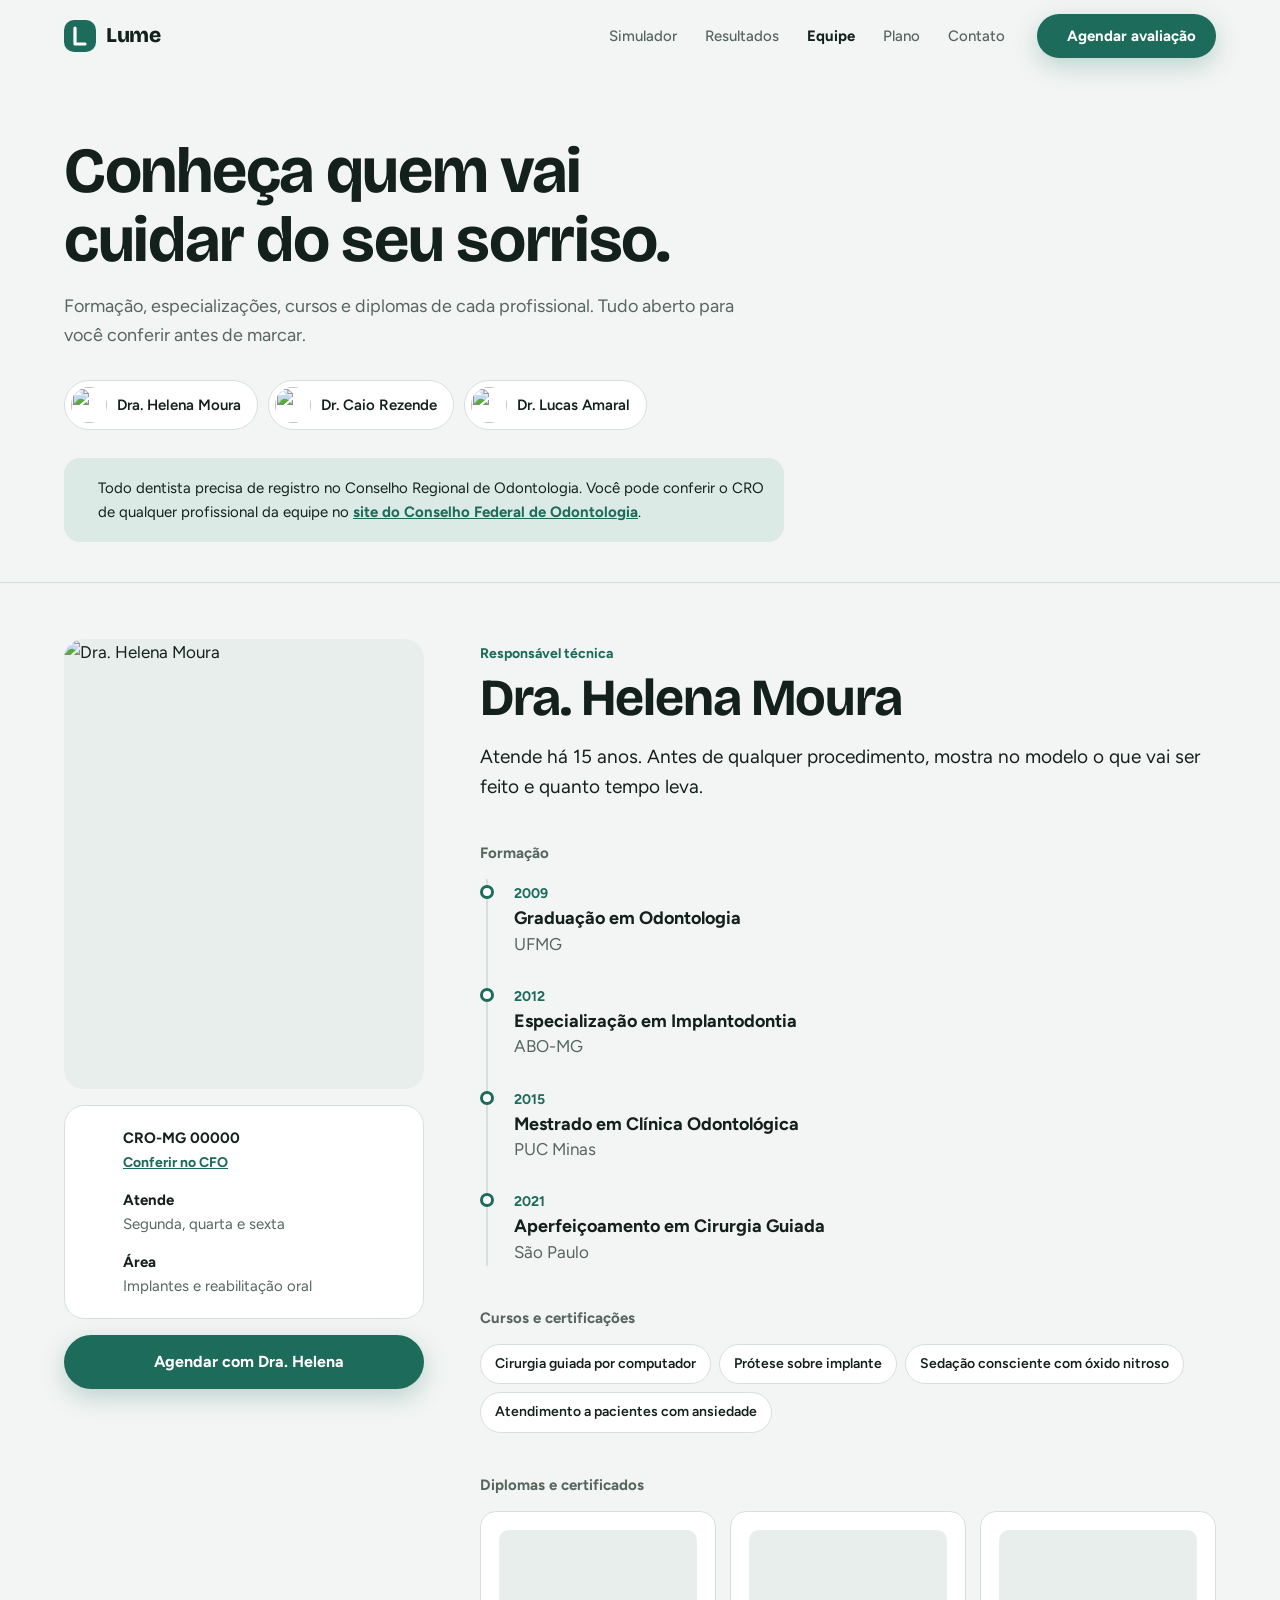
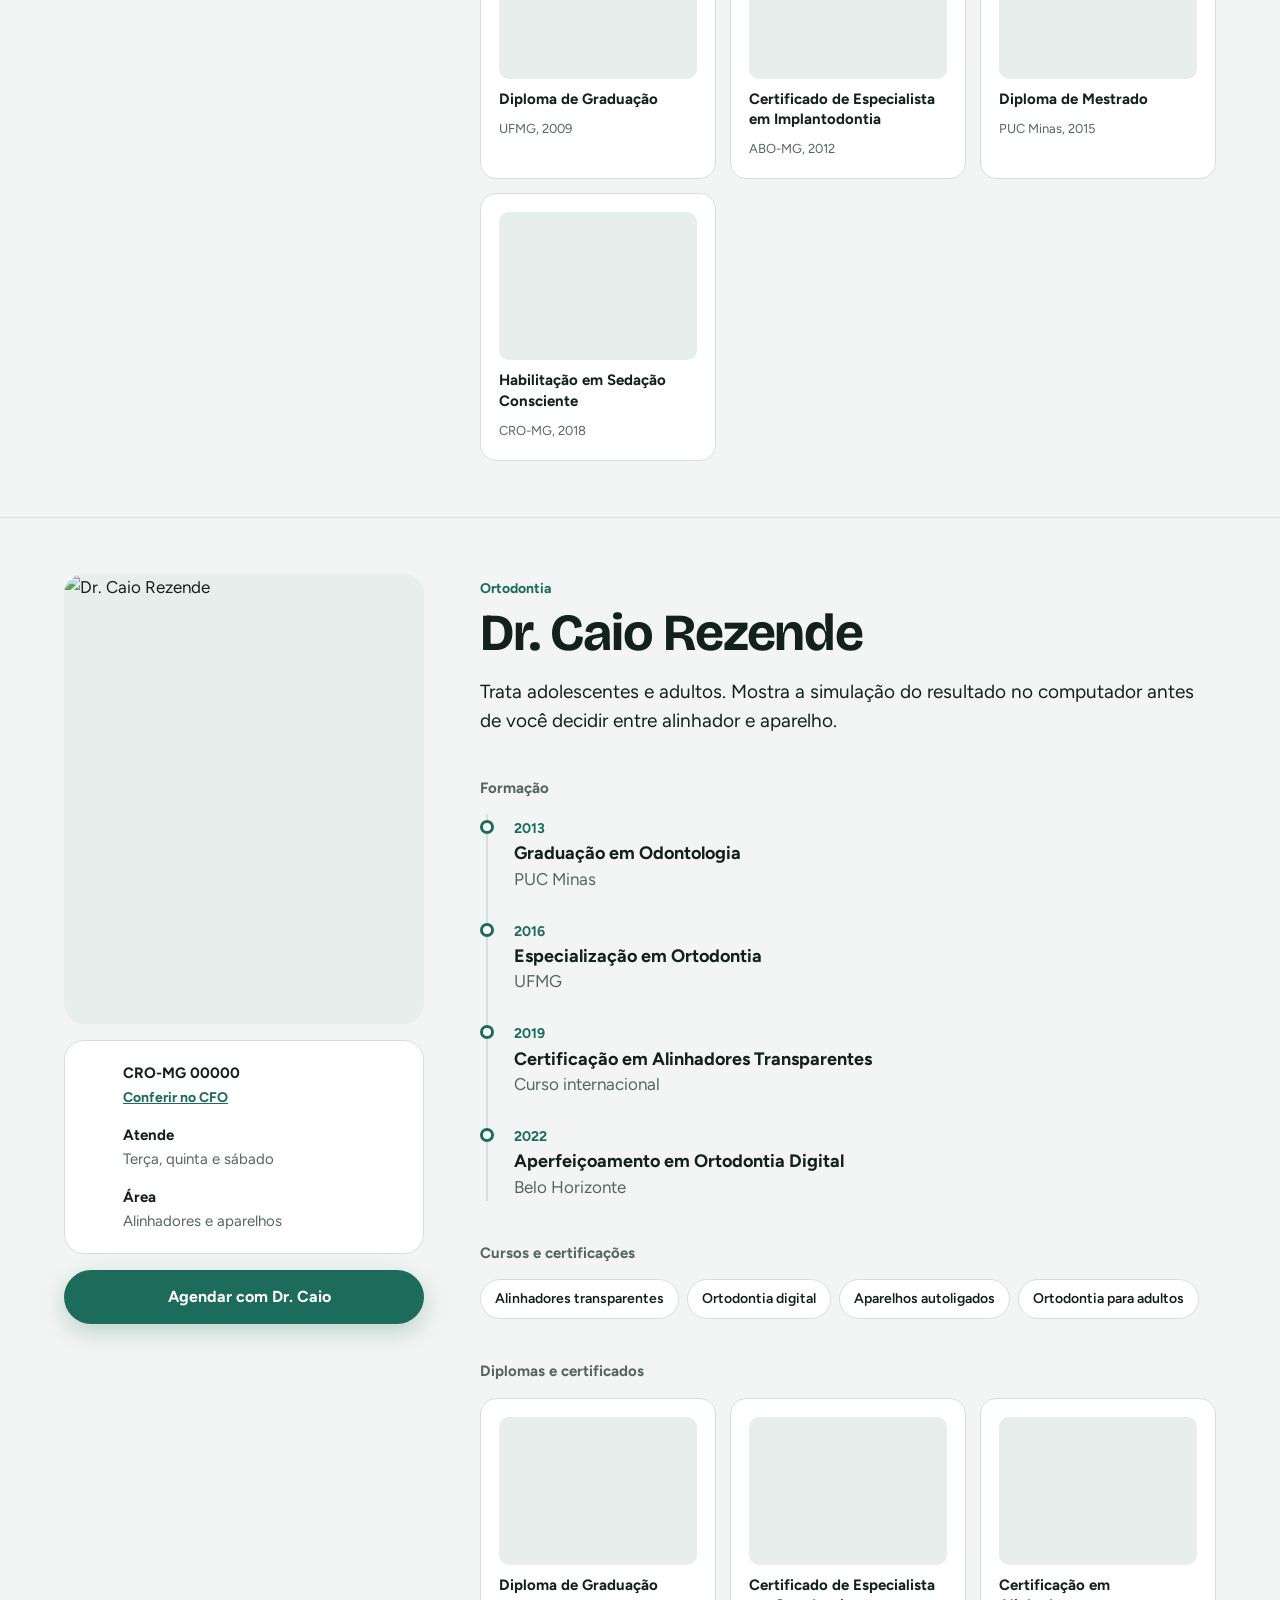
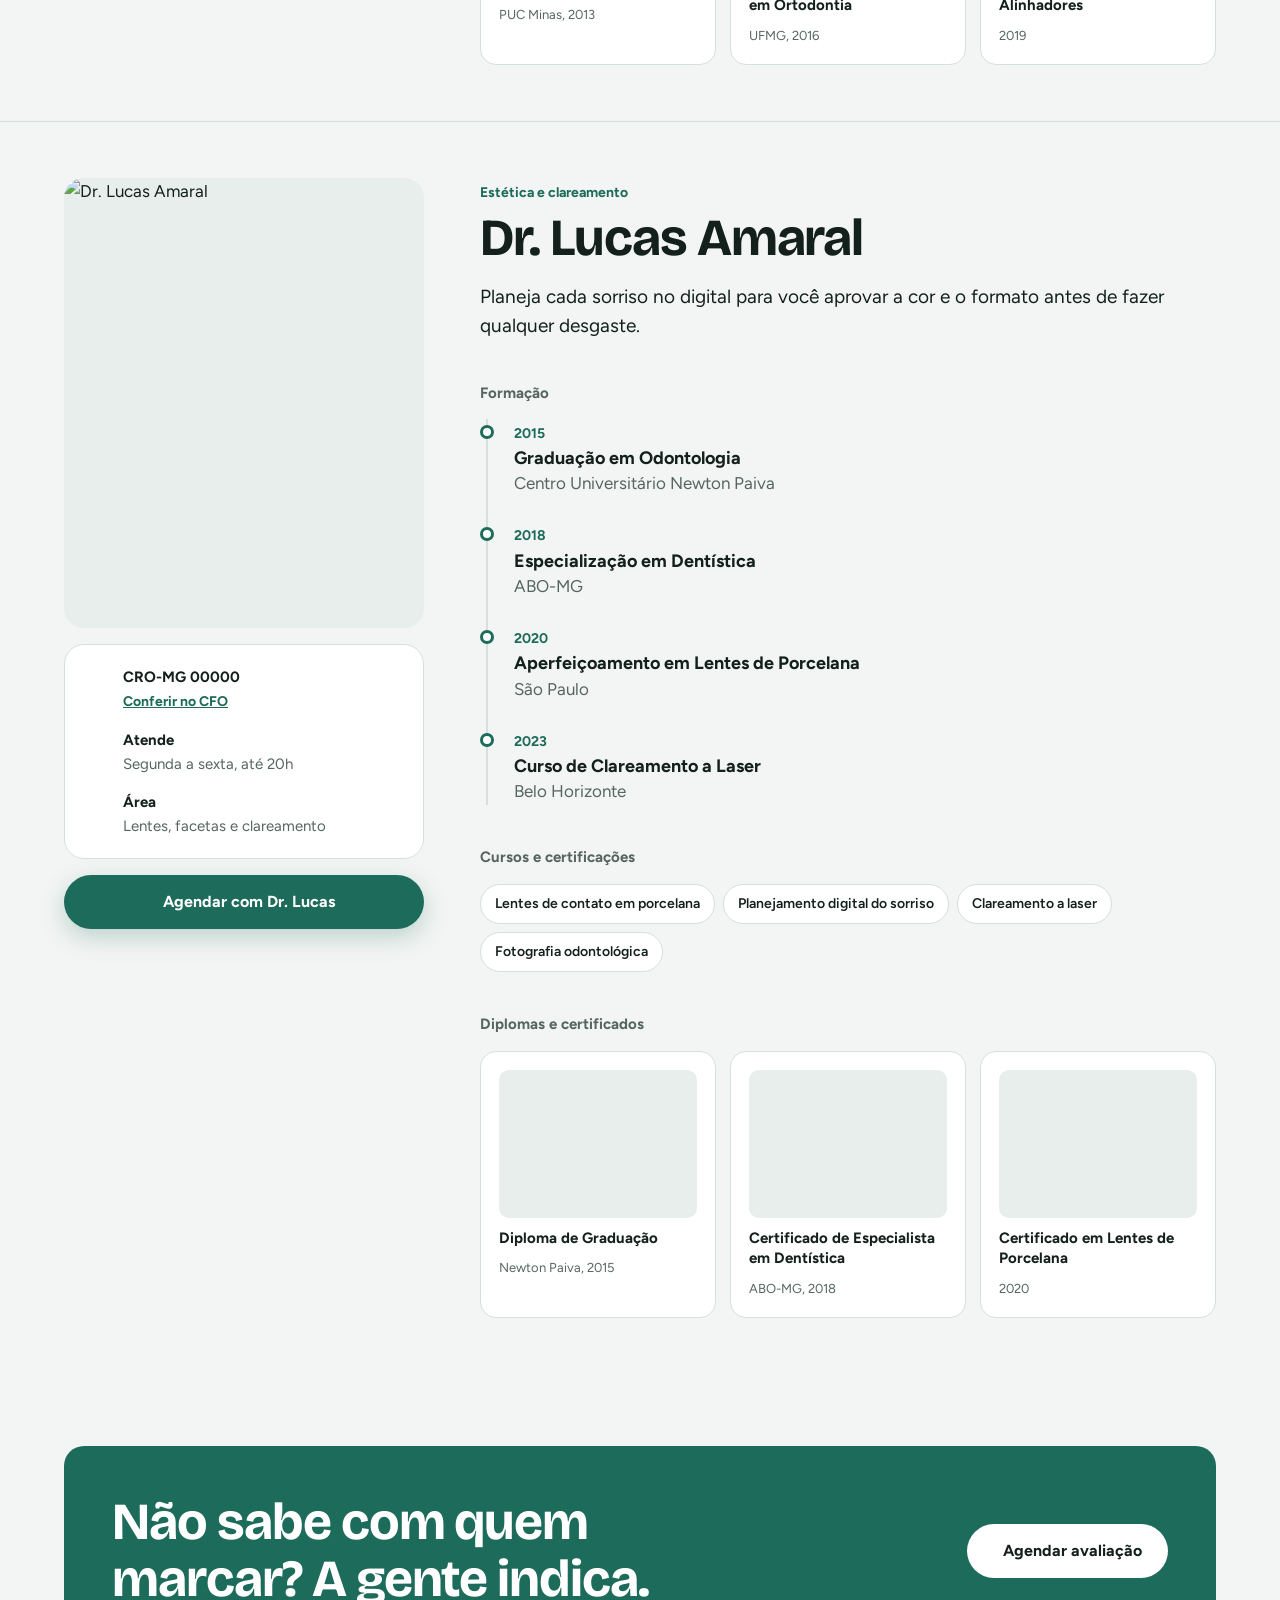
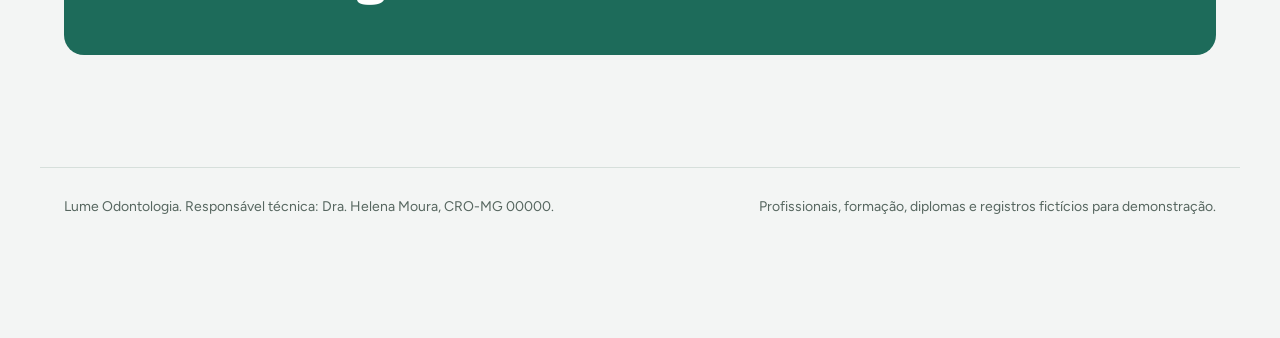
==== equipe.html @ ac4c838c "Adiciona página da equipe com formação, cursos e diplomas Cada dentista ganha um perfil com CRO e li" ====
<!doctype html>
<html lang="pt-BR">
<head>
<meta charset="utf-8">
<meta name="viewport" content="width=device-width, initial-scale=1">
<title>Equipe | Lume Odontologia</title>
<meta name="description" content="Conheça as dentistas e os dentistas da Lume Odontologia: formação, especializações, cursos, diplomas e registro no CRO.">
<meta name="theme-color" content="#f3f5f4">
<link rel="preconnect" href="https://fonts.googleapis.com">
<link rel="preconnect" href="https://fonts.gstatic.com" crossorigin>
<link href="https://fonts.googleapis.com/css2?family=Bricolage+Grotesque:opsz,wght@12..96,600;12..96,700;12..96,800&family=Figtree:wght@400;500;600;700&display=swap" rel="stylesheet">
<script src="https://unpkg.com/@phosphor-icons/web@2.1.1"></script>
<link rel="stylesheet" href="styles.css">
<style>
  .nav-links a[aria-current="page"] { color: var(--ink); font-weight: 700; }

  .team-hero { padding: 64px 0 40px; }
  .team-hero h1 { font-size: clamp(40px, 5vw, 64px); max-width: 16ch; }
  .team-hero .lead { margin-top: 18px; }
  .jump { display: flex; flex-wrap: wrap; gap: 10px; margin-top: 30px; }
  .jump a { display: flex; align-items: center; gap: 10px; padding: 6px 16px 6px 6px; border-radius: 999px; background: var(--surface); border: 1px solid var(--line); text-decoration: none; font-weight: 600; font-size: 15px; transition: border-color .2s; }
  .jump a:hover { border-color: var(--accent); }
  .jump img { width: 36px; height: 36px; border-radius: 999px; object-fit: cover; object-position: 50% 25%; }

  .verify { display: flex; gap: 14px; align-items: start; padding: 18px 20px; border-radius: 16px; background: var(--accent-soft); margin-top: 28px; max-width: 720px; font-size: 15px; }
  .verify i { color: var(--accent); font-size: 24px; flex: none; }
  .verify a { font-weight: 700; color: var(--accent); }

  .profile { padding: 56px 0; border-top: 1px solid var(--line); scroll-margin-top: 72px; }
  .profile-grid { display: grid; grid-template-columns: 360px 1fr; gap: 56px; align-items: start; }
  .profile-side { position: sticky; top: 96px; display: grid; gap: 16px; }
  .profile-photo { border-radius: var(--r); overflow: hidden; aspect-ratio: 4 / 5; background: var(--surface-2); }
  .profile-photo img { width: 100%; height: 100%; object-fit: cover; object-position: 50% 25%; }
  .facts-card { border-radius: var(--r); background: var(--surface); border: 1px solid var(--line); padding: 20px 22px; display: grid; gap: 14px; }
  .facts-card div { display: grid; grid-template-columns: 26px 1fr; gap: 10px; font-size: 15px; }
  .facts-card i { color: var(--accent); font-size: 20px; line-height: 1.4; }
  .facts-card b { display: block; }
  .facts-card span { color: var(--muted); }
  .facts-card a { color: var(--accent); font-weight: 700; font-size: 14px; }
  .profile-side .btn { width: 100%; }

  .profile-main small { color: var(--accent); font-weight: 700; font-size: 14px; }
  .profile-main h2 { margin: 4px 0 16px; }
  .bio { font-size: 19px; line-height: 1.55; max-width: 60ch; }
  .block { margin-top: 44px; }
  .block > h3 { font-family: var(--body); font-size: 15px; font-weight: 700; color: var(--muted); letter-spacing: 0; margin-bottom: 18px; }

  .timeline { list-style: none; display: grid; gap: 0; border-left: 2px solid var(--line); margin-left: 6px; }
  .timeline li { position: relative; padding: 0 0 24px 26px; }
  .timeline li:last-child { padding-bottom: 0; }
  .timeline li::before { content: ""; position: absolute; left: -8px; top: 6px; width: 14px; height: 14px; border-radius: 999px; background: var(--surface); border: 3px solid var(--accent); }
  .timeline time { font-weight: 700; color: var(--accent); font-size: 14px; }
  .timeline b { display: block; font-size: 18px; font-weight: 700; line-height: 1.35; }
  .timeline span { color: var(--muted); }

  .tags { display: flex; flex-wrap: wrap; gap: 8px; }
  .tags li { list-style: none; padding: 8px 14px; border-radius: 999px; background: var(--surface); border: 1px solid var(--line); font-size: 14px; font-weight: 600; }

  .diplomas { display: grid; grid-template-columns: repeat(auto-fill, minmax(200px, 1fr)); gap: 14px; }
  .diploma { text-align: left; border-radius: 16px; background: var(--surface); border: 1px solid var(--line); padding: 18px; display: grid; align-content: start; gap: 10px; transition: border-color .2s, transform .2s var(--ease), box-shadow .2s; }
  .diploma:hover { border-color: var(--accent); transform: translateY(-2px); box-shadow: var(--shadow); }
  .diploma .thumb { aspect-ratio: 4 / 3; border-radius: 10px; background: var(--surface-2); display: grid; place-items: center; overflow: hidden; }
  .diploma .thumb i { font-size: 40px; color: var(--accent); }
  .diploma .thumb img { width: 100%; height: 100%; object-fit: cover; }
  .diploma b { font-size: 15px; line-height: 1.35; }
  .diploma span { color: var(--muted); font-size: 13px; }

  dialog.cert { margin: auto; width: min(640px, calc(100% - 32px)); border: 0; border-radius: 24px; padding: 0; background: var(--surface); color: var(--ink); box-shadow: 0 30px 80px rgb(0 0 0 / .35); }
  dialog.cert[open] { animation: rise .4s var(--ease); }
  dialog.cert::backdrop { background: rgb(8 16 13 / .55); backdrop-filter: blur(4px); -webkit-backdrop-filter: blur(4px); }
  .cert-head { display: flex; justify-content: space-between; gap: 16px; padding: 24px 24px 0; }
  .cert-head h2 { font-size: 26px; }
  .cert-head p { color: var(--muted); font-size: 15px; margin-top: 4px; }
  .cert-body { padding: 20px 24px 24px; }
  .cert-view { aspect-ratio: 4 / 3; border-radius: 16px; background: var(--surface-2); display: grid; place-items: center; text-align: center; padding: 24px; color: var(--muted); overflow: hidden; }
  .cert-view img { width: 100%; height: 100%; object-fit: contain; }
  .cert-view i { font-size: 56px; color: var(--accent); display: block; margin: 0 auto 10px; }

  .cta-band { padding: 72px 0; }
  .cta-box { border-radius: var(--r); background: var(--accent); color: var(--accent-ink); padding: 48px; display: flex; justify-content: space-between; align-items: center; gap: 24px; flex-wrap: wrap; }
  .cta-box h2 { max-width: 18ch; }
  .cta-box .btn { background: var(--surface); color: var(--ink); box-shadow: none; }

  @media (max-width: 1024px) {
    /* Em telas menores a ordem vira: foto, nome, apresentação, dados, botão e formação */
    .profile-grid { grid-template-columns: 1fr; gap: 16px; }
    .profile-side, .profile-main { display: contents; }
    .profile-photo { order: 1; max-width: 520px; }
    .profile-main > small { order: 2; margin-top: 8px; }
    .profile-main > h2 { order: 3; margin: -12px 0 0; }
    .bio { order: 4; }
    .facts-card { order: 5; max-width: 520px; }
    .profile-side .btn { order: 6; max-width: 520px; }
    .block { order: 7; margin-top: 24px; }
  }
  @media (max-width: 767px) {
    .team-hero { padding: 36px 0 24px; }
    .profile { padding: 40px 0; }
    .profile-photo { aspect-ratio: 1 / 1; }
    .bio { font-size: 17px; }
    .block { margin-top: 32px; }
    .diplomas { grid-template-columns: 1fr 1fr; }
    .cta-box { padding: 32px 24px; }
    .cta-box .btn { width: 100%; }
  }
</style>
</head>
<body>
<script>document.documentElement.classList.add("js")</script>

<header class="nav" id="nav">
  <div class="wrap">
    <a class="brand" href="index.html" aria-label="Lume Odontologia, início">
      <svg viewBox="0 0 32 32" aria-hidden="true"><rect width="32" height="32" rx="10" fill="var(--accent)"/><path d="M11 8v16h10" stroke="var(--accent-ink)" stroke-width="3.2" fill="none" stroke-linecap="round" stroke-linejoin="round"/></svg>
      Lume
    </a>
    <ul class="nav-links">
      <li><a href="index.html#simulador">Simulador</a></li>
      <li><a href="index.html#resultados">Resultados</a></li>
      <li><a href="equipe.html" aria-current="page">Equipe</a></li>
      <li><a href="index.html#plano">Plano</a></li>
      <li><a href="index.html#contato">Contato</a></li>
    </ul>
    <a class="btn btn-main" data-wa="" href="#"><i class="ph-bold ph-whatsapp-logo"></i>Agendar avaliação</a>
  </div>
</header>

<main>
  <section class="team-hero">
    <div class="wrap">
      <h1 class="rv">Conheça quem vai cuidar do seu sorriso.</h1>
      <p class="lead rv" style="--d:1">Formação, especializações, cursos e diplomas de cada profissional. Tudo aberto para você conferir antes de marcar.</p>
      <nav class="jump rv" style="--d:2" id="jump" aria-label="Ir para o perfil"></nav>
      <div class="verify rv" style="--d:3">
        <i class="ph ph-seal-check"></i>
        <p>Todo dentista precisa de registro no Conselho Regional de Odontologia. Você pode conferir o CRO de qualquer profissional da equipe no <a href="https://website.cfo.org.br/consulta-inscritos/" target="_blank" rel="noopener">site do Conselho Federal de Odontologia</a>.</p>
      </div>
    </div>
  </section>

  <div id="profiles"></div>

  <section class="cta-band">
    <div class="wrap">
      <div class="cta-box rv">
        <h2>Não sabe com quem marcar? A gente indica.</h2>
        <a class="btn" data-wa="Ainda não sei com quem marcar" href="#"><i class="ph-bold ph-whatsapp-logo"></i>Agendar avaliação</a>
      </div>
    </div>
  </section>
</main>

<footer class="site">
  <div class="wrap">
    <span>Lume Odontologia. Responsável técnica: Dra. Helena Moura, CRO-MG 00000.</span>
    <span>Profissionais, formação, diplomas e registros fictícios para demonstração.</span>
  </div>
</footer>

<dialog class="cert" id="cert" aria-labelledby="cert-title">
  <div class="cert-head">
    <div><h2 id="cert-title"></h2><p id="cert-sub"></p></div>
    <button class="x" data-close aria-label="Fechar"><i class="ph-bold ph-x"></i></button>
  </div>
  <div class="cert-body"><div class="cert-view" id="cert-view"></div></div>
</dialog>

<script>
  /* Troque pelo número da clínica, com DDI e DDD, só números. */
  const WHATSAPP = "5500000000000";
  const $ = s => document.querySelector(s);
  const $$ = s => [...document.querySelectorAll(s)];
  const IMG = (id, w = 900) => `https://images.unsplash.com/photo-${id}?w=${w}&q=80`;
  const wa = text => `https://wa.me/${WHATSAPP}?text=${encodeURIComponent(text)}`;

  /*
    Para colocar a foto real de um diploma, preencha "img" com o caminho do arquivo,
    por exemplo: img: "diplomas/helena-graduacao.jpg". Sem "img", aparece um aviso no lugar.
  */
  const TEAM = [
    {
      id: "helena", name: "Dra. Helena Moura", role: "Responsável técnica", area: "Implantes e reabilitação oral",
      cro: "CRO-MG 00000", photo: "1683349370055-7eba66a404c6", days: "Segunda, quarta e sexta",
      bio: "Atende há 15 anos. Antes de qualquer procedimento, mostra no modelo o que vai ser feito e quanto tempo leva.",
      education: [
        { year: "2009", title: "Graduação em Odontologia", place: "UFMG" },
        { year: "2012", title: "Especialização em Implantodontia", place: "ABO-MG" },
        { year: "2015", title: "Mestrado em Clínica Odontológica", place: "PUC Minas" },
        { year: "2021", title: "Aperfeiçoamento em Cirurgia Guiada", place: "São Paulo" },
      ],
      courses: ["Cirurgia guiada por computador", "Prótese sobre implante", "Sedação consciente com óxido nitroso", "Atendimento a pacientes com ansiedade"],
      diplomas: [
        { title: "Diploma de Graduação", place: "UFMG, 2009" },
        { title: "Certificado de Especialista em Implantodontia", place: "ABO-MG, 2012" },
        { title: "Diploma de Mestrado", place: "PUC Minas, 2015" },
        { title: "Habilitação em Sedação Consciente", place: "CRO-MG, 2018" },
      ],
    },
    {
      id: "caio", name: "Dr. Caio Rezende", role: "Ortodontia", area: "Alinhadores e aparelhos",
      cro: "CRO-MG 00000", photo: "1667133295308-9ef24f71952e", days: "Terça, quinta e sábado",
      bio: "Trata adolescentes e adultos. Mostra a simulação do resultado no computador antes de você decidir entre alinhador e aparelho.",
      education: [
        { year: "2013", title: "Graduação em Odontologia", place: "PUC Minas" },
        { year: "2016", title: "Especialização em Ortodontia", place: "UFMG" },
        { year: "2019", title: "Certificação em Alinhadores Transparentes", place: "Curso internacional" },
        { year: "2022", title: "Aperfeiçoamento em Ortodontia Digital", place: "Belo Horizonte" },
      ],
      courses: ["Alinhadores transparentes", "Ortodontia digital", "Aparelhos autoligados", "Ortodontia para adultos"],
      diplomas: [
        { title: "Diploma de Graduação", place: "PUC Minas, 2013" },
        { title: "Certificado de Especialista em Ortodontia", place: "UFMG, 2016" },
        { title: "Certificação em Alinhadores", place: "2019" },
      ],
    },
    {
      id: "lucas", name: "Dr. Lucas Amaral", role: "Estética e clareamento", area: "Lentes, facetas e clareamento",
      cro: "CRO-MG 00000", photo: "1647763283644-578114aba0c2", days: "Segunda a sexta, até 20h",
      bio: "Planeja cada sorriso no digital para você aprovar a cor e o formato antes de fazer qualquer desgaste.",
      education: [
        { year: "2015", title: "Graduação em Odontologia", place: "Centro Universitário Newton Paiva" },
        { year: "2018", title: "Especialização em Dentística", place: "ABO-MG" },
        { year: "2020", title: "Aperfeiçoamento em Lentes de Porcelana", place: "São Paulo" },
        { year: "2023", title: "Curso de Clareamento a Laser", place: "Belo Horizonte" },
      ],
      courses: ["Lentes de contato em porcelana", "Planejamento digital do sorriso", "Clareamento a laser", "Fotografia odontológica"],
      diplomas: [
        { title: "Diploma de Graduação", place: "Newton Paiva, 2015" },
        { title: "Certificado de Especialista em Dentística", place: "ABO-MG, 2018" },
        { title: "Certificado em Lentes de Porcelana", place: "2020" },
      ],
    },
  ];

  $("#jump").innerHTML = TEAM.map(d => `<a href="#${d.id}"><img src="${IMG(d.photo, 120)}" alt="">${d.name}</a>`).join("");

  $("#profiles").innerHTML = TEAM.map(d => `
    <section class="profile" id="${d.id}">
      <div class="wrap profile-grid">
        <aside class="profile-side">
          <div class="profile-photo rv"><img src="${IMG(d.photo, 900)}" alt="${d.name}" loading="lazy"></div>
          <div class="facts-card rv" style="--d:1">
            <div><i class="ph ph-identification-badge"></i><p><b>${d.cro}</b><a href="https://website.cfo.org.br/consulta-inscritos/" target="_blank" rel="noopener">Conferir no CFO</a></p></div>
            <div><i class="ph ph-calendar-blank"></i><p><b>Atende</b><span>${d.days}</span></p></div>
            <div><i class="ph ph-tooth"></i><p><b>Área</b><span>${d.area}</span></p></div>
          </div>
          <a class="btn btn-main rv" style="--d:2" data-wa="Quero agendar uma avaliação com ${d.name}" href="#"><i class="ph-bold ph-whatsapp-logo"></i>Agendar com ${d.name.split(" ").slice(0, 2).join(" ")}</a>
        </aside>
        <div class="profile-main">
          <small class="rv">${d.role}</small>
          <h2 class="rv">${d.name}</h2>
          <p class="bio rv" style="--d:1">${d.bio}</p>

          <div class="block rv">
            <h3>Formação</h3>
            <ol class="timeline">${d.education.map(e => `<li><time>${e.year}</time><b>${e.title}</b><span>${e.place}</span></li>`).join("")}</ol>
          </div>

          <div class="block rv">
            <h3>Cursos e certificações</h3>
            <ul class="tags">${d.courses.map(c => `<li>${c}</li>`).join("")}</ul>
          </div>

          <div class="block rv">
            <h3>Diplomas e certificados</h3>
            <div class="diplomas">${d.diplomas.map((p, i) => `
              <button class="diploma" data-doc="${d.id}" data-i="${i}">
                <div class="thumb">${p.img ? `<img src="${p.img}" alt="" loading="lazy">` : `<i class="ph-duotone ph-certificate"></i>`}</div>
                <b>${p.title}</b><span>${p.place}</span>
              </button>`).join("")}
            </div>
          </div>
        </div>
      </div>
    </section>`).join("");

  /* ---------- Diplomas ---------- */
  const cert = $("#cert");
  $("#profiles").addEventListener("click", e => {
    const b = e.target.closest(".diploma"); if (!b) return;
    const d = TEAM.find(x => x.id === b.dataset.doc), p = d.diplomas[+b.dataset.i];
    $("#cert-title").textContent = p.title;
    $("#cert-sub").textContent = `${d.name}, ${p.place}`;
    $("#cert-view").innerHTML = p.img
      ? `<img src="${p.img}" alt="${p.title} de ${d.name}">`
      : `<div><i class="ph-duotone ph-certificate"></i>A foto deste diploma ainda não foi enviada.<br>Ela aparece aqui assim que a clínica adicionar.</div>`;
    cert.showModal();
  });
  $("[data-close]").addEventListener("click", () => cert.close());
  cert.addEventListener("click", e => { if (e.target === cert) cert.close(); });

  /* ---------- WhatsApp ---------- */
  $$("[data-wa]").forEach(a => {
    a.href = wa(a.dataset.wa || "Olá! Vim pelo site e quero agendar uma avaliação.");
    a.target = "_blank"; a.rel = "noopener";
  });

  /* ---------- Navegação e revelar ao rolar ---------- */
  new IntersectionObserver(([e]) => $("#nav").classList.toggle("solid", !e.isIntersecting)).observe($(".team-hero h1"));
  const io = new IntersectionObserver(es => es.forEach(e => { if (e.isIntersecting) { e.target.classList.add("in"); io.unobserve(e.target); } }), { rootMargin: "0px 0px -8% 0px" });
  $$(".rv").forEach(el => io.observe(el));
</script>
</body>
</html>
---- styles.css ----
/* Formas: botões e chips em pílula, cartões e fotos com 20px, campos com 12px. */
:root {
  --bg: #f3f5f4;
  --surface: #ffffff;
  --surface-2: #e8eeeb;
  --ink: #13201c;
  --muted: #56665f;
  --line: #d6dfdb;
  --accent: #1d6b5a;
  --accent-ink: #ffffff;
  --accent-soft: #dbeae4;
  --shadow: 0 18px 50px rgb(19 54 45 / .12);
  --display: "Bricolage Grotesque", "Figtree", sans-serif;
  --body: "Figtree", system-ui, sans-serif;
  --ease: cubic-bezier(.16, 1, .3, 1);
  --r: 20px;
  color-scheme: light;
}
*, *::before, *::after { box-sizing: border-box; margin: 0; padding: 0; }
html { -webkit-text-size-adjust: 100%; scroll-behavior: smooth; scroll-padding-top: 84px; }
@media (prefers-reduced-motion: reduce) { html { scroll-behavior: auto; } }
body { background: var(--bg); color: var(--ink); font-family: var(--body); font-size: 17px; line-height: 1.6; -webkit-font-smoothing: antialiased; overflow-x: clip; }
img { display: block; max-width: 100%; }
button { font: inherit; color: inherit; background: none; border: 0; cursor: pointer; }
a { color: inherit; }
:focus-visible { outline: 3px solid var(--accent); outline-offset: 3px; border-radius: 6px; }
.wrap { width: 100%; max-width: 1200px; margin: 0 auto; padding: 0 24px; }
h1, h2, h3 { font-family: var(--display); font-weight: 700; letter-spacing: -.02em; line-height: 1.08; }
h2 { font-size: clamp(34px, 4.2vw, 52px); }
.lead { color: var(--muted); font-size: 18px; max-width: 58ch; }
section { padding: 104px 0; }

/* ---------- Botões ---------- */
.btn { display: inline-flex; align-items: center; justify-content: center; gap: 10px; height: 54px; padding: 0 26px; border-radius: 999px; font-weight: 700; font-size: 16px; text-decoration: none; white-space: nowrap; transition: transform .2s var(--ease), background-color .2s, box-shadow .2s; }
.btn i { font-size: 20px; }
.btn:active { transform: scale(.97); }
.btn-main { background: var(--accent); color: var(--accent-ink); box-shadow: 0 8px 24px rgb(29 107 90 / .25); }
.btn-main:hover { box-shadow: 0 12px 30px rgb(29 107 90 / .35); transform: translateY(-1px); }
.btn-line { border: 1.5px solid var(--line); background: var(--surface); }
.btn-line:hover { border-color: var(--accent); }
.btn[disabled] { opacity: .45; cursor: not-allowed; box-shadow: none; transform: none; }

/* ---------- Navegação ---------- */
.nav { position: sticky; top: 0; z-index: 20; height: 72px; background: color-mix(in srgb, var(--bg) 82%, transparent); backdrop-filter: blur(14px); -webkit-backdrop-filter: blur(14px); border-bottom: 1px solid transparent; transition: border-color .3s; }
.nav.solid { border-color: var(--line); }
.nav .wrap { height: 100%; display: flex; align-items: center; gap: 32px; }
.brand { display: flex; align-items: center; gap: 10px; font-family: var(--display); font-weight: 800; font-size: 21px; text-decoration: none; letter-spacing: -.02em; }
.brand svg { width: 32px; height: 32px; }
.nav-links { display: flex; gap: 28px; margin-left: auto; list-style: none; }
.nav-links a { text-decoration: none; color: var(--muted); font-weight: 500; font-size: 15px; transition: color .2s; }
.nav-links a:hover { color: var(--ink); }
.nav .btn { height: 44px; padding: 0 20px; font-size: 15px; }

/* ---------- Hero ---------- */
.hero { padding: 40px 0 72px; }
.hero-grid { display: grid; grid-template-columns: 1.05fr .95fr; gap: 56px; align-items: center; min-height: min(calc(100dvh - 140px), 680px); }
.hero h1 { font-size: clamp(42px, 5.4vw, 70px); max-width: 13ch; }
.hero h1 em { font-style: normal; color: var(--accent); }
.hero .lead { margin: 22px 0 34px; font-size: 19px; max-width: 44ch; }
.ctas { display: flex; gap: 12px; flex-wrap: wrap; }
.hero-photo { border-radius: var(--r); overflow: hidden; aspect-ratio: 4 / 4.6; box-shadow: var(--shadow); background: var(--surface-2); }
.hero-photo img { width: 100%; height: 100%; object-fit: cover; }

/* ---------- Faixa de confiança e convênios ---------- */
.plans { padding: 0 0 24px; }
.plans .wrap { display: flex; align-items: center; gap: 20px 32px; flex-wrap: wrap; padding-top: 28px; border-top: 1px solid var(--line); }
.rating { display: flex; align-items: center; gap: 12px; padding-right: 32px; border-right: 1px solid var(--line); }
.rating b { font-family: var(--display); font-size: 34px; line-height: 1; letter-spacing: -.02em; }
.rating .stars { color: #e8a317; font-size: 15px; letter-spacing: 1px; display: block; }
.rating span { font-size: 14px; color: var(--muted); line-height: 1.35; }
.plans-list { display: flex; align-items: center; gap: 12px; flex-wrap: wrap; }
.plans strong { font-weight: 600; color: var(--muted); font-size: 15px; margin-right: 4px; }
.plans ul { display: flex; flex-wrap: wrap; gap: 8px; list-style: none; }
.plans li { padding: 7px 14px; border-radius: 999px; background: var(--surface); border: 1px solid var(--line); font-size: 14px; font-weight: 600; }

/* ---------- Simulador ---------- */
.sim-head { max-width: 640px; margin-bottom: 48px; }
.sim-head .lead { margin-top: 14px; }
.sim-grid { display: grid; grid-template-columns: 1.1fr .9fr; gap: 32px; align-items: start; }
.concerns { display: grid; grid-template-columns: 1fr 1fr; gap: 12px; }
.concern { display: flex; align-items: center; gap: 14px; text-align: left; padding: 20px; border-radius: var(--r); background: var(--surface); border: 1.5px solid var(--line); font-weight: 600; font-size: 17px; line-height: 1.3; transition: border-color .2s, background-color .2s, transform .2s var(--ease); }
.concern:hover { border-color: color-mix(in srgb, var(--accent) 55%, var(--line)); }
.concern:active { transform: scale(.98); }
.concern i { flex: none; display: grid; place-items: center; width: 46px; height: 46px; border-radius: 14px; background: var(--accent-soft); color: var(--accent); font-size: 24px; transition: background-color .2s, color .2s; }
.concern[aria-pressed="true"] { border-color: var(--accent); background: var(--accent-soft); }
.concern[aria-pressed="true"] i { background: var(--accent); color: var(--accent-ink); }
.result { position: sticky; top: 96px; padding: 32px; border-radius: var(--r); background: var(--surface); border: 1px solid var(--line); box-shadow: var(--shadow); min-height: 420px; display: flex; flex-direction: column; }
.result-empty { margin: auto; text-align: center; color: var(--muted); max-width: 30ch; }
.result-empty i { font-size: 44px; color: var(--accent); display: block; margin: 0 auto 12px; }
.result-body { display: flex; flex-direction: column; gap: 18px; flex: 1; }
.result-body.swap { animation: swap .45s var(--ease); }
@keyframes swap { from { opacity: 0; transform: translateY(10px); } }
.result small { color: var(--accent); font-weight: 700; font-size: 14px; }
.result h3 { font-size: 32px; margin-top: 4px; }
.result p { color: var(--muted); }
.facts { display: grid; grid-template-columns: 1fr 1fr; gap: 10px; }
.facts div { padding: 14px 16px; border-radius: 14px; background: var(--surface-2); }
.facts span { display: block; font-size: 13px; color: var(--muted); }
.facts b { font-weight: 700; font-size: 15px; line-height: 1.35; display: block; margin-top: 2px; }
.price { display: flex; align-items: baseline; gap: 8px; margin-top: auto; padding-top: 8px; }
.price span { color: var(--muted); font-size: 15px; }
.price b { font-family: var(--display); font-size: 40px; letter-spacing: -.02em; line-height: 1; }
.price em { font-style: normal; color: var(--muted); font-size: 15px; }
.result .note { font-size: 14px; }
.result .btn { width: 100%; }

/* ---------- Antes e depois ---------- */
.ba { background: var(--surface); border-block: 1px solid var(--line); }
.ba-head { display: flex; flex-direction: column; gap: 14px; margin-bottom: 40px; max-width: 640px; }
.compare { position: relative; border-radius: var(--r); overflow: hidden; aspect-ratio: 16 / 8; max-height: 600px; width: 100%; user-select: none; -webkit-user-select: none; touch-action: pan-y; background: var(--surface-2); cursor: ew-resize; --pos: 58%; }
.compare img { position: absolute; inset: 0; width: 100%; height: 100%; object-fit: cover; object-position: 50% 45%; pointer-events: none; }
.compare .before { filter: sepia(.85) saturate(1.7) brightness(.86) hue-rotate(-4deg); clip-path: inset(0 calc(100% - var(--pos)) 0 0); }
.compare .handle { position: absolute; top: 0; bottom: 0; left: var(--pos); width: 3px; margin-left: -1.5px; background: #fff; pointer-events: none; }
.compare .handle i { position: absolute; top: 50%; left: 50%; translate: -50% -50%; display: grid; place-items: center; width: 52px; height: 52px; border-radius: 999px; background: #fff; color: #13201c; font-size: 24px; box-shadow: 0 6px 20px rgb(0 0 0 / .25); }
.compare input { position: absolute; inset: 0; width: 100%; height: 100%; opacity: 0; cursor: ew-resize; margin: 0; }
.compare input:focus-visible + .handle i { outline: 3px solid var(--accent); outline-offset: 3px; }
.ba-legend { display: flex; justify-content: space-between; margin-top: 14px; color: var(--muted); font-size: 15px; font-weight: 600; }

/* ---------- Sem medo ---------- */
.calm-grid { display: grid; grid-template-columns: .9fr 1.1fr; gap: 72px; align-items: center; }
.calm-photo { border-radius: var(--r); overflow: hidden; aspect-ratio: 4 / 5; background: var(--surface-2); }
.calm-photo img { width: 100%; height: 100%; object-fit: cover; }
.calm .lead { margin: 18px 0 36px; }
.calm-list { list-style: none; display: grid; gap: 26px; }
.calm-list li { display: grid; grid-template-columns: 48px 1fr; gap: 18px; }
.calm-list i { display: grid; place-items: center; width: 48px; height: 48px; border-radius: 14px; background: var(--accent-soft); color: var(--accent); font-size: 24px; }
.calm-list h3 { font-size: 21px; margin-bottom: 4px; letter-spacing: -.01em; }
.calm-list p { color: var(--muted); }

/* ---------- Estrutura ---------- */
.gear-head { max-width: 640px; margin-bottom: 44px; }
.gear-head .lead { margin-top: 14px; }
.bento { display: grid; grid-template-columns: 1.25fr 1fr 1fr; grid-template-rows: auto auto; gap: 16px; }
.tile { border-radius: var(--r); background: var(--surface); border: 1px solid var(--line); padding: 26px; display: flex; flex-direction: column; gap: 10px; }
.tile i { font-size: 28px; color: var(--accent); }
.tile h3 { font-size: 21px; letter-spacing: -.01em; }
.tile p { color: var(--muted); font-size: 15px; }
.tile.photo { grid-row: span 2; padding: 0; overflow: hidden; position: relative; min-height: 420px; border: 0; background: var(--surface-2); }
.tile.photo img { position: absolute; inset: 0; width: 100%; height: 100%; object-fit: cover; }
.tile.tint { background: var(--accent-soft); border-color: transparent; }
.tile.wide { grid-column: span 2; flex-direction: row; align-items: center; gap: 22px; }
.tile.wide img { width: 132px; height: 96px; border-radius: 14px; object-fit: cover; flex: none; }

/* ---------- Equipe ---------- */
.team-grid { display: grid; grid-template-columns: .85fr 1fr 1fr 1fr; gap: 20px; align-items: start; }
.team-intro { align-self: center; }
.team-intro .lead { margin-top: 14px; }
.doc { display: flex; flex-direction: column; gap: 14px; text-decoration: none; }
.team-more { margin-top: 24px; }
.doc-photo { border-radius: var(--r); overflow: hidden; aspect-ratio: 4 / 5; background: var(--surface-2); }
.doc-photo img { width: 100%; height: 100%; object-fit: cover; object-position: 50% 25%; transition: transform .6s var(--ease); }
.doc:hover .doc-photo img { transform: scale(1.04); }
.doc h3 { font-size: 20px; letter-spacing: -.01em; }
.doc p { color: var(--muted); font-size: 15px; line-height: 1.45; }
.doc small { color: var(--accent); font-weight: 700; font-size: 13px; }

/* ---------- Depoimentos ---------- */
.voices { padding-top: 0; }
.voices-grid { display: grid; grid-template-columns: 1.3fr 1fr; gap: 20px; }
.voice { padding: 32px; border-radius: var(--r); background: var(--surface); border: 1px solid var(--line); display: flex; flex-direction: column; gap: 22px; }
.voice blockquote { font-size: 19px; line-height: 1.5; }
.voice.big { background: var(--accent); color: var(--accent-ink); border: 0; justify-content: space-between; }
.voice.big blockquote { font-family: var(--display); font-size: clamp(26px, 2.6vw, 34px); font-weight: 600; letter-spacing: -.015em; line-height: 1.25; }
.voice footer { font-size: 15px; }
.voice footer b { display: block; font-weight: 700; }
.voice footer span { opacity: .75; }
.voices-side { display: grid; gap: 20px; }
.voices-note { margin-top: 14px; color: var(--muted); font-size: 14px; }

/* ---------- Plano e pagamento ---------- */
.plan-box { display: grid; grid-template-columns: 1.1fr .9fr; gap: 0; border-radius: var(--r); overflow: hidden; border: 1px solid var(--line); background: var(--surface); }
.plan-main { padding: 48px; display: flex; flex-direction: column; gap: 18px; }
.plan-main ul { list-style: none; display: grid; gap: 10px; }
.plan-main li { display: flex; gap: 10px; align-items: start; }
.plan-main li i { color: var(--accent); font-size: 20px; margin-top: 2px; }
.plan-price { display: flex; align-items: baseline; gap: 6px; }
.plan-price b { font-family: var(--display); font-size: 52px; letter-spacing: -.03em; line-height: 1; }
.plan-price span { color: var(--muted); }
.plan-main .btn { align-self: start; }
.pay { background: var(--accent-soft); padding: 48px; display: flex; flex-direction: column; gap: 22px; }
.pay h3 { font-size: 26px; }
.pay-list { display: grid; gap: 14px; }
.pay-list div { display: grid; grid-template-columns: 44px 1fr; gap: 14px; align-items: center; }
.pay-list i { display: grid; place-items: center; width: 44px; height: 44px; border-radius: 12px; background: var(--surface); color: var(--accent); font-size: 22px; }
.pay-list b { display: block; font-weight: 700; }
.pay-list span { color: var(--muted); font-size: 15px; }

/* ---------- Perguntas ---------- */
.faq-grid { display: grid; grid-template-columns: .8fr 1.2fr; gap: 56px; align-items: start; }
.faq-grid .lead { margin-top: 14px; }
.faq-list { display: grid; gap: 10px; }
.faq-list details { border-radius: 16px; background: var(--surface); border: 1px solid var(--line); }
.faq-list summary { list-style: none; cursor: pointer; padding: 20px 22px; font-weight: 700; font-size: 17px; display: flex; justify-content: space-between; gap: 16px; align-items: center; }
.faq-list summary::-webkit-details-marker { display: none; }
.faq-list summary i { flex: none; color: var(--accent); font-size: 20px; transition: transform .3s var(--ease); }
.faq-list details[open] summary i { transform: rotate(45deg); }
.faq-list details p { padding: 0 22px 20px; color: var(--muted); }

/* ---------- Onde estamos ---------- */
.where { padding-top: 0; }
.where-box { display: grid; grid-template-columns: 1fr 1fr; border-radius: var(--r); overflow: hidden; background: var(--surface); border: 1px solid var(--line); }
.where-info { padding: 52px; display: flex; flex-direction: column; gap: 28px; }
.where-info dl { display: grid; gap: 18px; }
.where-info dl div { display: grid; grid-template-columns: 28px 1fr; gap: 12px; }
.where-info dt { color: var(--accent); font-size: 22px; line-height: 1.2; }
.where-info dd b { display: block; font-weight: 700; }
.where-info dd span { color: var(--muted); }
.where-photo { min-height: 420px; background: var(--surface-2); }
.where-photo img { width: 100%; height: 100%; object-fit: cover; }

footer.site { padding: 40px 0 120px; color: var(--muted); font-size: 14px; }
footer.site .wrap { display: flex; justify-content: space-between; gap: 16px; flex-wrap: wrap; border-top: 1px solid var(--line); padding-top: 28px; }

/* ---------- Barra fixa no celular ---------- */
.bar { position: fixed; left: 16px; right: 16px; bottom: 16px; z-index: 15; display: none; translate: 0 140%; transition: translate .45s var(--ease); }
.bar.show { translate: 0 0; }
.bar .btn { width: 100%; }

/* ---------- Agendamento ---------- */
dialog.book { margin: auto; width: min(560px, calc(100% - 32px)); max-height: min(88dvh, 820px); border: 0; border-radius: 24px; padding: 0; background: var(--surface); color: var(--ink); box-shadow: 0 30px 80px rgb(0 0 0 / .35); overflow: hidden; }
dialog.book[open] { display: flex; flex-direction: column; animation: rise .45s var(--ease); }
dialog.book::backdrop { background: rgb(8 16 13 / .55); backdrop-filter: blur(4px); -webkit-backdrop-filter: blur(4px); }
@keyframes rise { from { opacity: 0; transform: translateY(24px); } }
.book-head { display: flex; justify-content: space-between; align-items: start; gap: 16px; padding: 26px 28px 8px; }
.book-head h2 { font-size: 30px; }
.book-head p { color: var(--muted); font-size: 15px; margin-top: 4px; }
.x { flex: none; display: grid; place-items: center; width: 42px; height: 42px; border-radius: 999px; background: var(--surface-2); font-size: 20px; }
.book-body { overflow-y: auto; padding: 12px 28px 8px; display: grid; gap: 24px; overscroll-behavior: contain; }
.q h3 { font-family: var(--body); font-weight: 700; font-size: 16px; letter-spacing: 0; margin-bottom: 10px; display: flex; align-items: center; gap: 8px; }
.q h3 i { color: var(--accent); font-size: 20px; }
.chips { display: flex; flex-wrap: wrap; gap: 8px; }
.chip { padding: 10px 16px; border-radius: 999px; border: 1.5px solid var(--line); font-weight: 600; font-size: 15px; transition: border-color .2s, background-color .2s, transform .15s var(--ease); }
.chip:hover { border-color: color-mix(in srgb, var(--accent) 55%, var(--line)); }
.chip:active { transform: scale(.96); }
.chip[aria-pressed="true"] { background: var(--accent); border-color: var(--accent); color: var(--accent-ink); }
.field { display: grid; gap: 8px; }
.field label { font-weight: 700; font-size: 16px; }
.field label span { font-weight: 500; color: var(--muted); }
.field input { height: 50px; padding: 0 16px; border-radius: 12px; border: 1.5px solid var(--line); background: var(--bg); color: var(--ink); font: inherit; }
.field input::placeholder { color: var(--muted); }
.field input:focus { outline: none; border-color: var(--accent); }
.preview { padding: 16px 18px; border-radius: 16px 16px 16px 4px; background: var(--accent-soft); font-size: 15px; white-space: pre-line; }
.preview-label { font-size: 13px; color: var(--muted); font-weight: 600; margin-bottom: 6px; }
.book-foot { padding: 16px 28px 24px; border-top: 1px solid var(--line); display: grid; gap: 8px; }
.book-foot .btn { width: 100%; }
.book-foot .hint { text-align: center; color: var(--muted); font-size: 14px; min-height: 1.6em; }

/* ---------- Revelar ao rolar ---------- */
@media (prefers-reduced-motion: no-preference) {
  .js .rv { opacity: 0; transform: translateY(28px); transition: opacity .8s var(--ease), transform .8s var(--ease); transition-delay: calc(var(--d, 0) * 80ms); }
  .js .rv.in { opacity: 1; transform: none; }
  .hero-photo img { animation: settle 1.6s var(--ease) both; }
  @keyframes settle { from { transform: scale(1.08); } }
}
@media (prefers-reduced-motion: reduce) {
  dialog.book[open], .result-body.swap { animation: none; }
}

/* ---------- Responsivo ---------- */
@media (max-width: 1024px) {
  .nav-links { display: none; }
  .nav .btn { margin-left: auto; }
  .hero-grid, .sim-grid, .calm-grid, .voices-grid, .where-box { grid-template-columns: 1fr; }
  .hero-grid { min-height: 0; gap: 40px; }
  .hero-photo { aspect-ratio: 16 / 11; }
  .result { position: static; min-height: 0; }
  .calm-grid { gap: 40px; }
  .calm-photo { aspect-ratio: 16 / 10; }
  .where-photo { min-height: 280px; order: -1; }
  .bento { grid-template-columns: 1fr 1fr; }
  .tile.photo { grid-row: auto; grid-column: span 2; min-height: 300px; }
  .team-grid { grid-template-columns: repeat(3, 1fr); }
  .team-intro { grid-column: 1 / -1; }
  .plan-box, .faq-grid { grid-template-columns: 1fr; }
  .faq-grid { gap: 32px; }
}
@media (max-width: 767px) {
  body { font-size: 16px; }
  .wrap { padding: 0 16px; }
  section { padding: 72px 0; }
  .nav { height: 64px; }
  .nav .btn { display: none; }
  .hero { padding: 24px 0 48px; }
  .hero .lead { font-size: 17px; }
  .ctas .btn { flex: 1 1 100%; }
  .concerns { grid-template-columns: 1fr; }
  .concern { padding: 16px; }
  .result { padding: 24px; }
  .compare { aspect-ratio: 4 / 3; }
  .where-info { padding: 32px 24px; }
  .voice { padding: 26px; }
  .bar { display: block; }
  .rating { border-right: 0; padding-right: 0; }
  .bento { grid-template-columns: 1fr; }
  .tile.photo, .tile.wide { grid-column: auto; }
  .tile.wide { flex-direction: column; align-items: start; }
  .tile.wide img { width: 100%; height: 160px; }
  .team-grid { grid-template-columns: 1fr 1fr; }
  .doc:last-child { grid-column: 1 / -1; flex-direction: row; align-items: center; }
  .doc:last-child .doc-photo { width: 44%; flex: none; }
  .plan-main, .pay { padding: 32px 24px; }
  .plan-price b { font-size: 44px; }
  dialog.book { width: 100%; max-width: none; max-height: 92dvh; margin: auto 0 0; border-radius: 24px 24px 0 0; }
  .book-head, .book-body, .book-foot { padding-left: 20px; padding-right: 20px; }
}
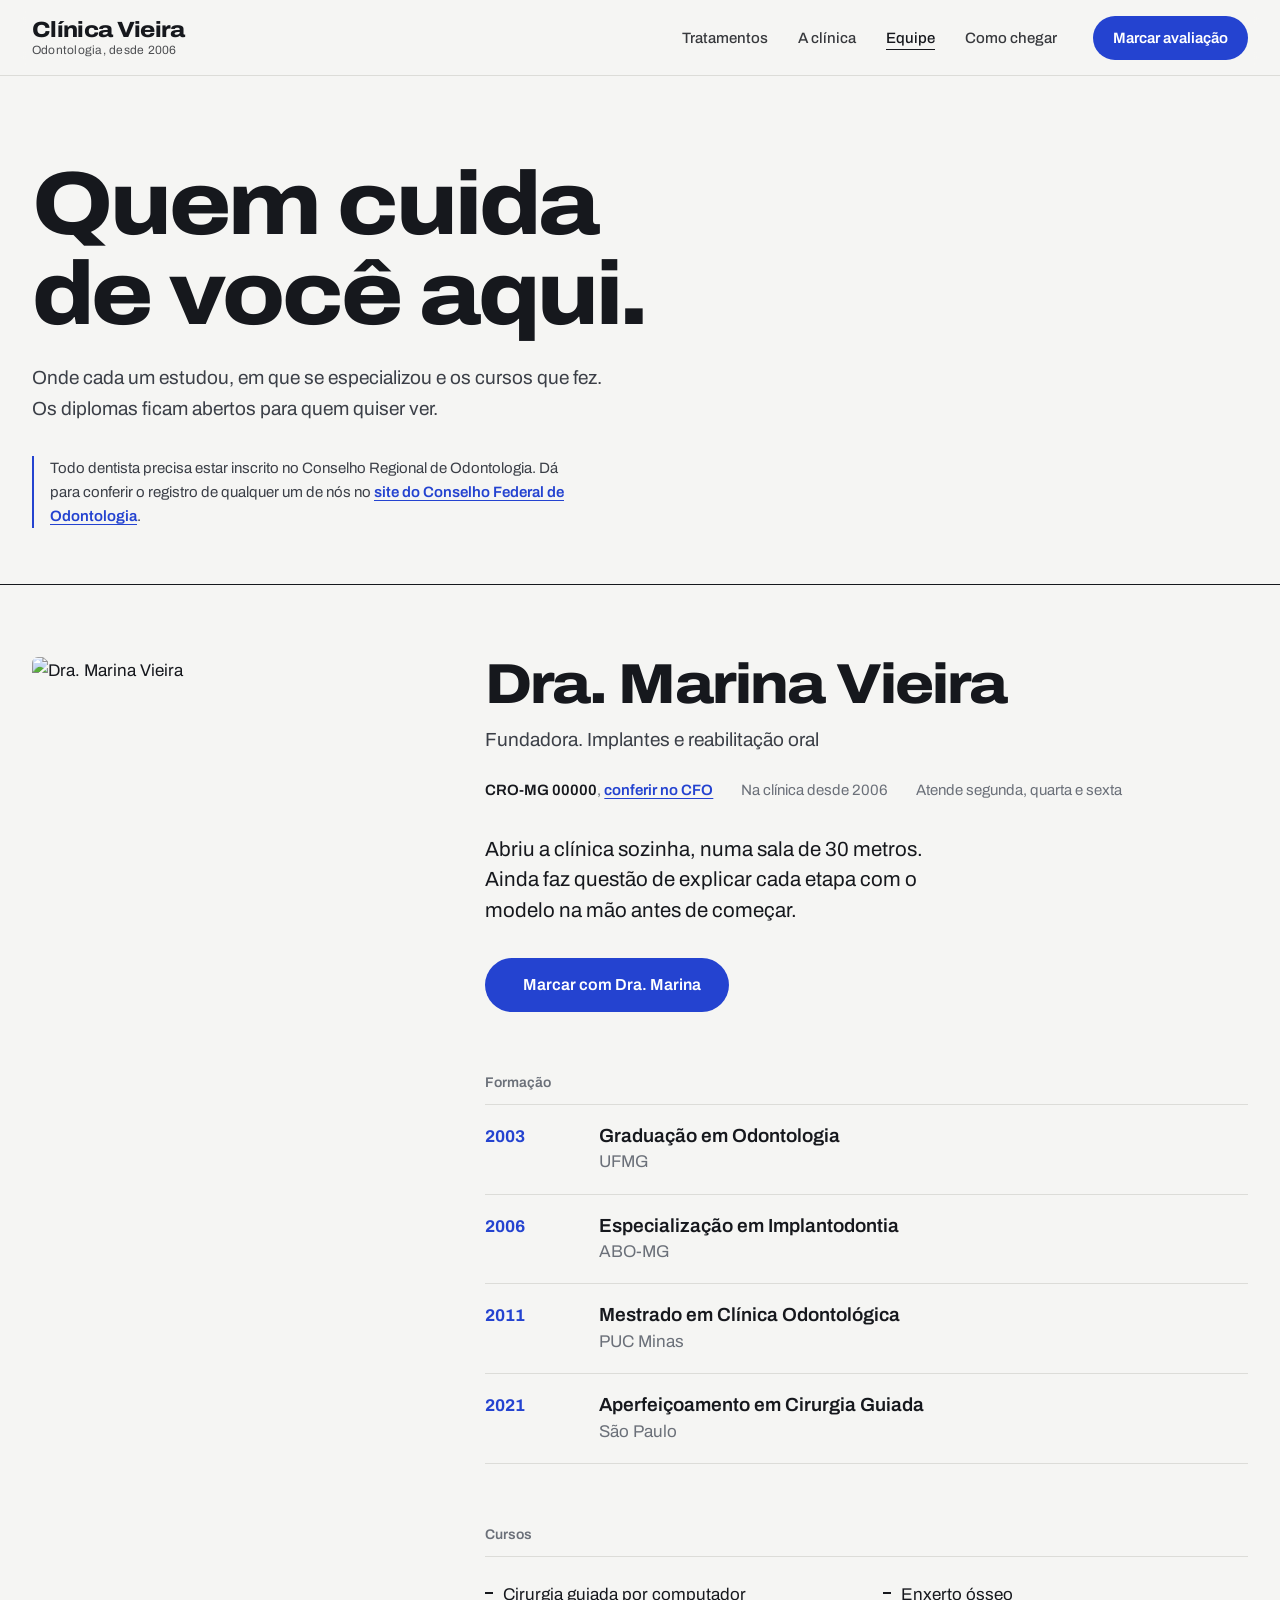
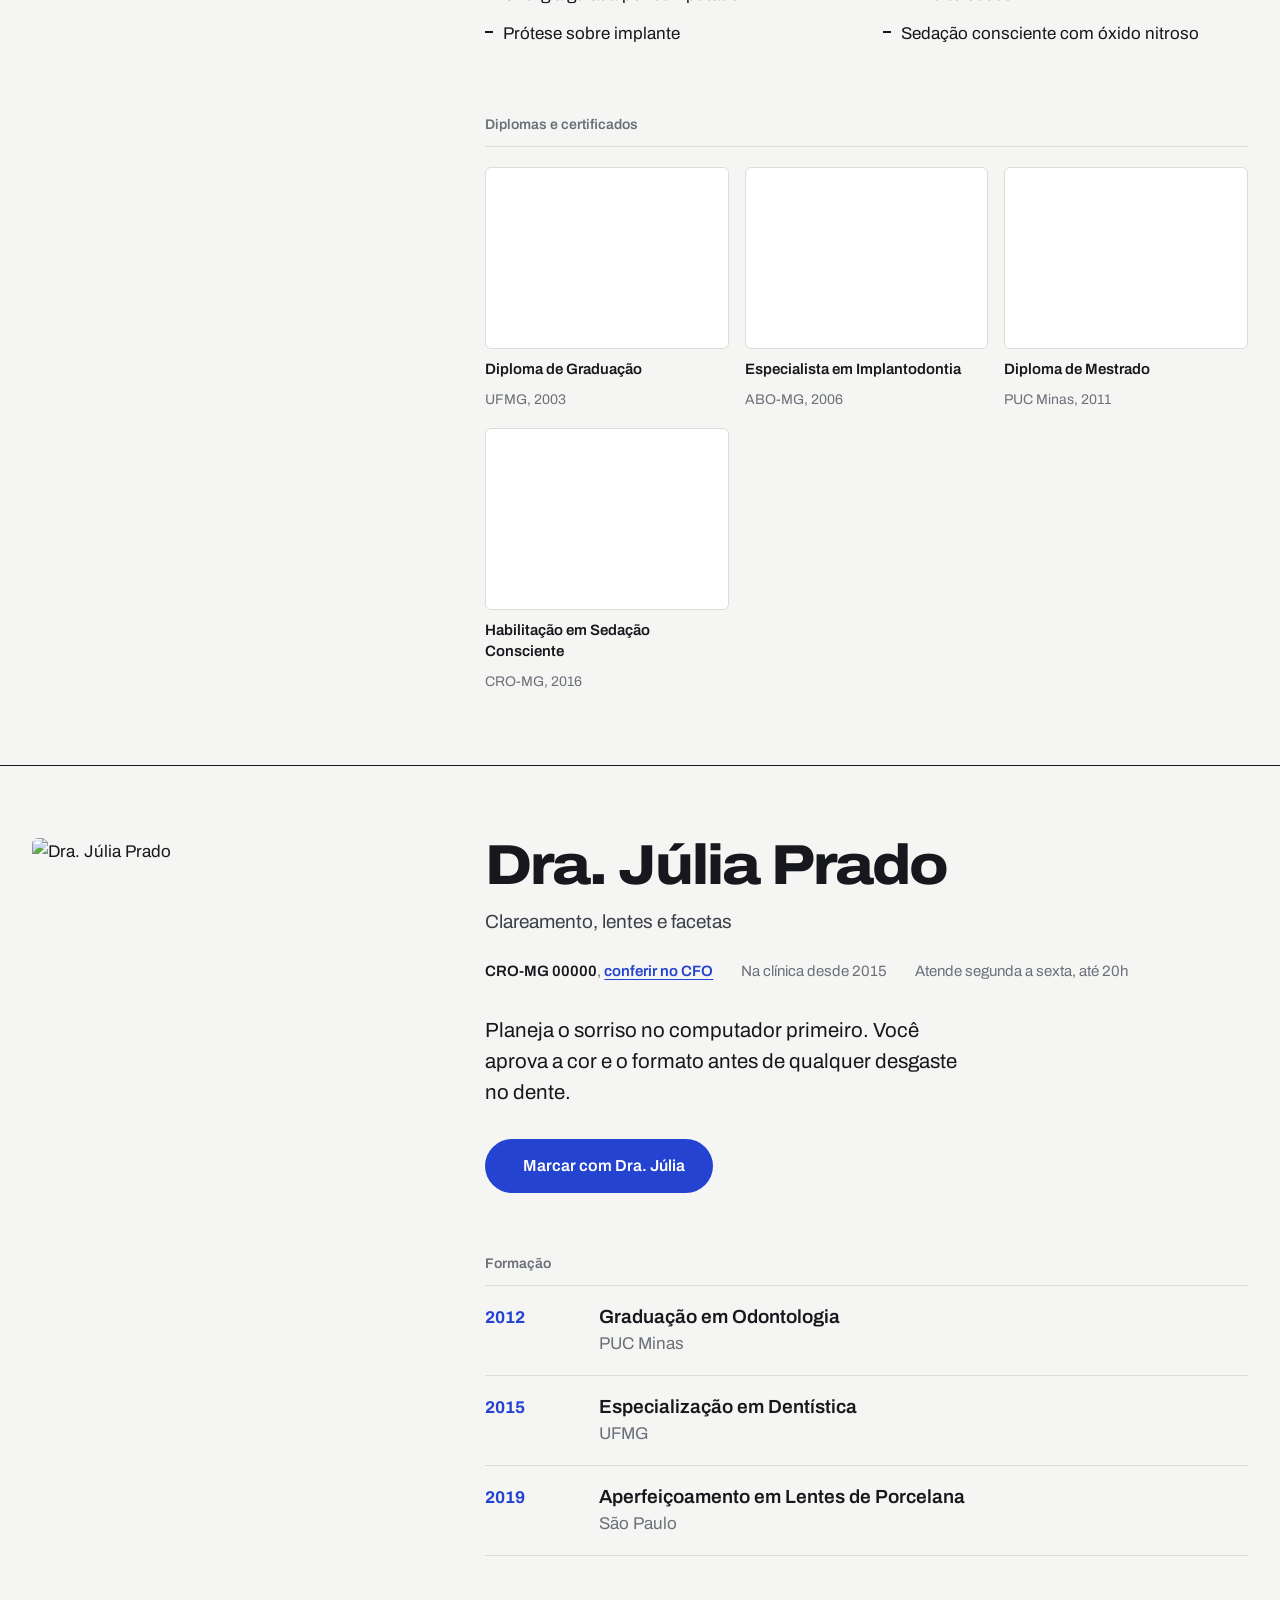
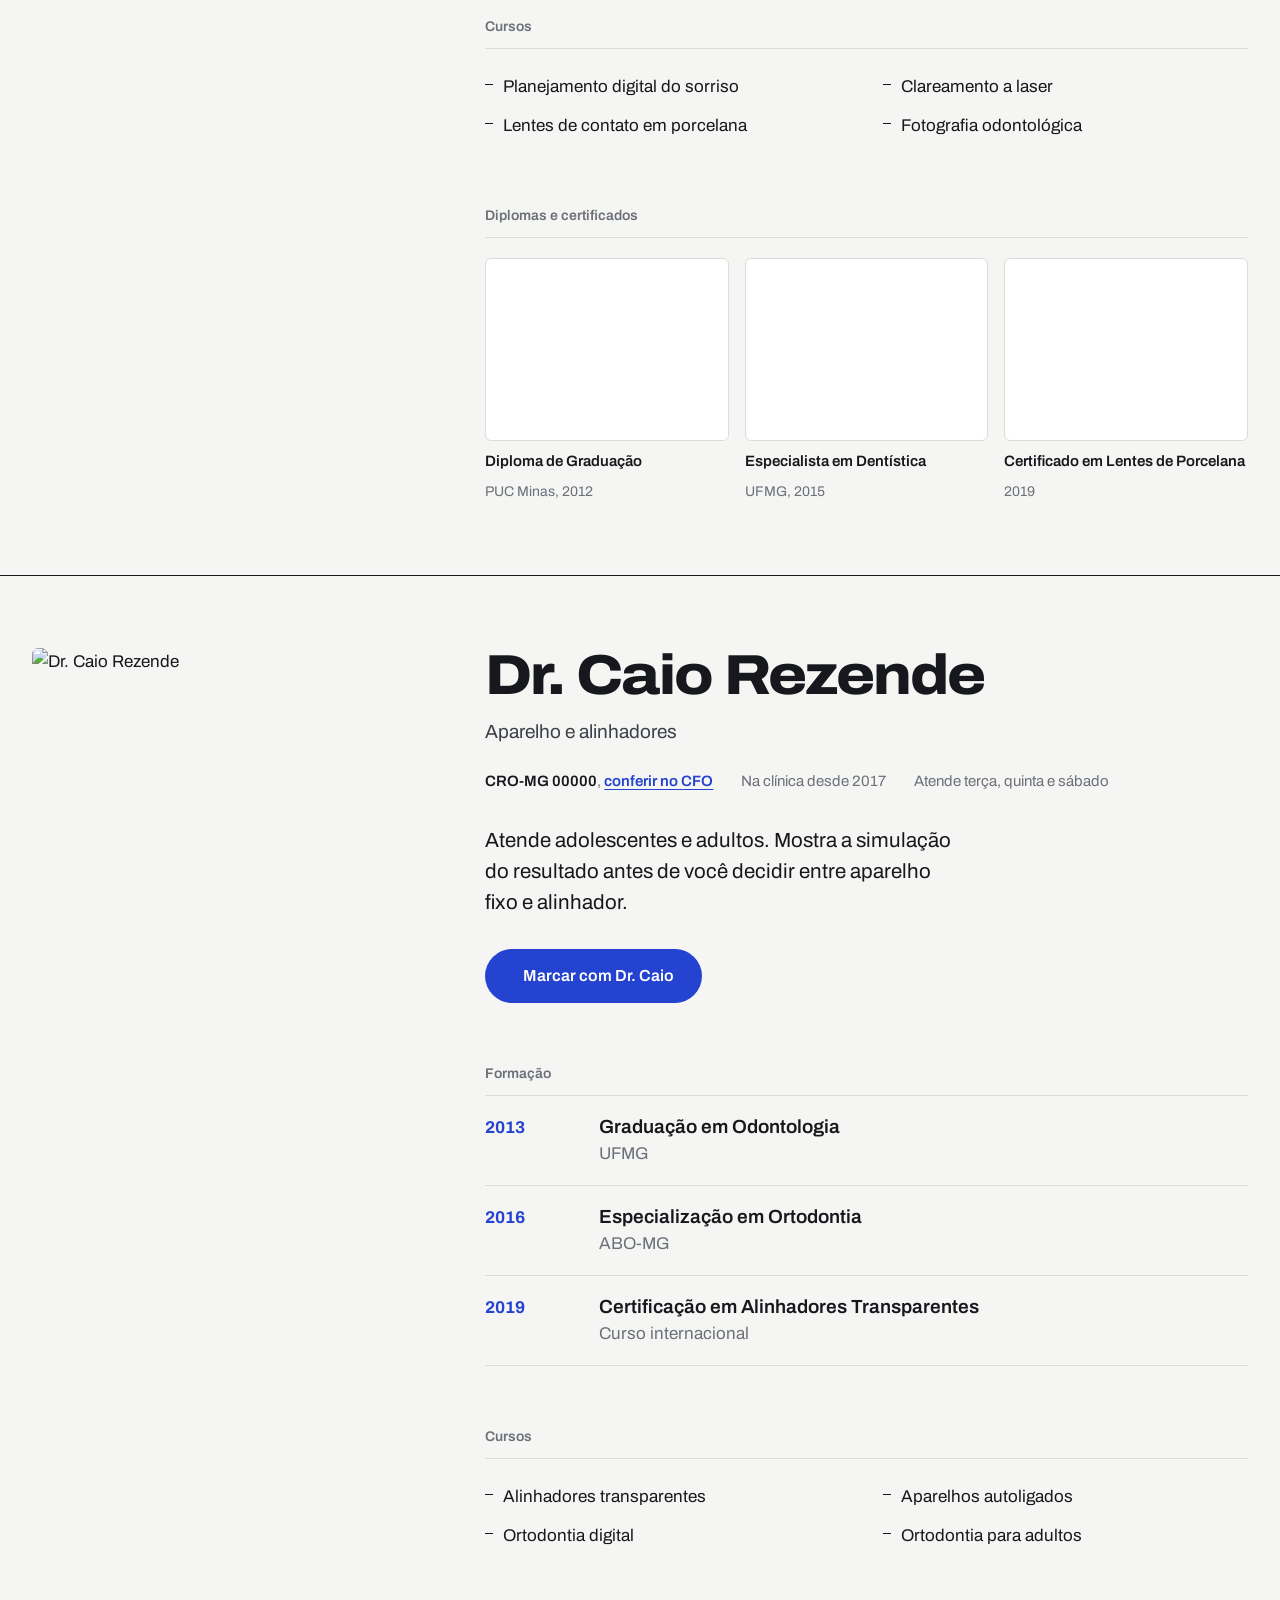
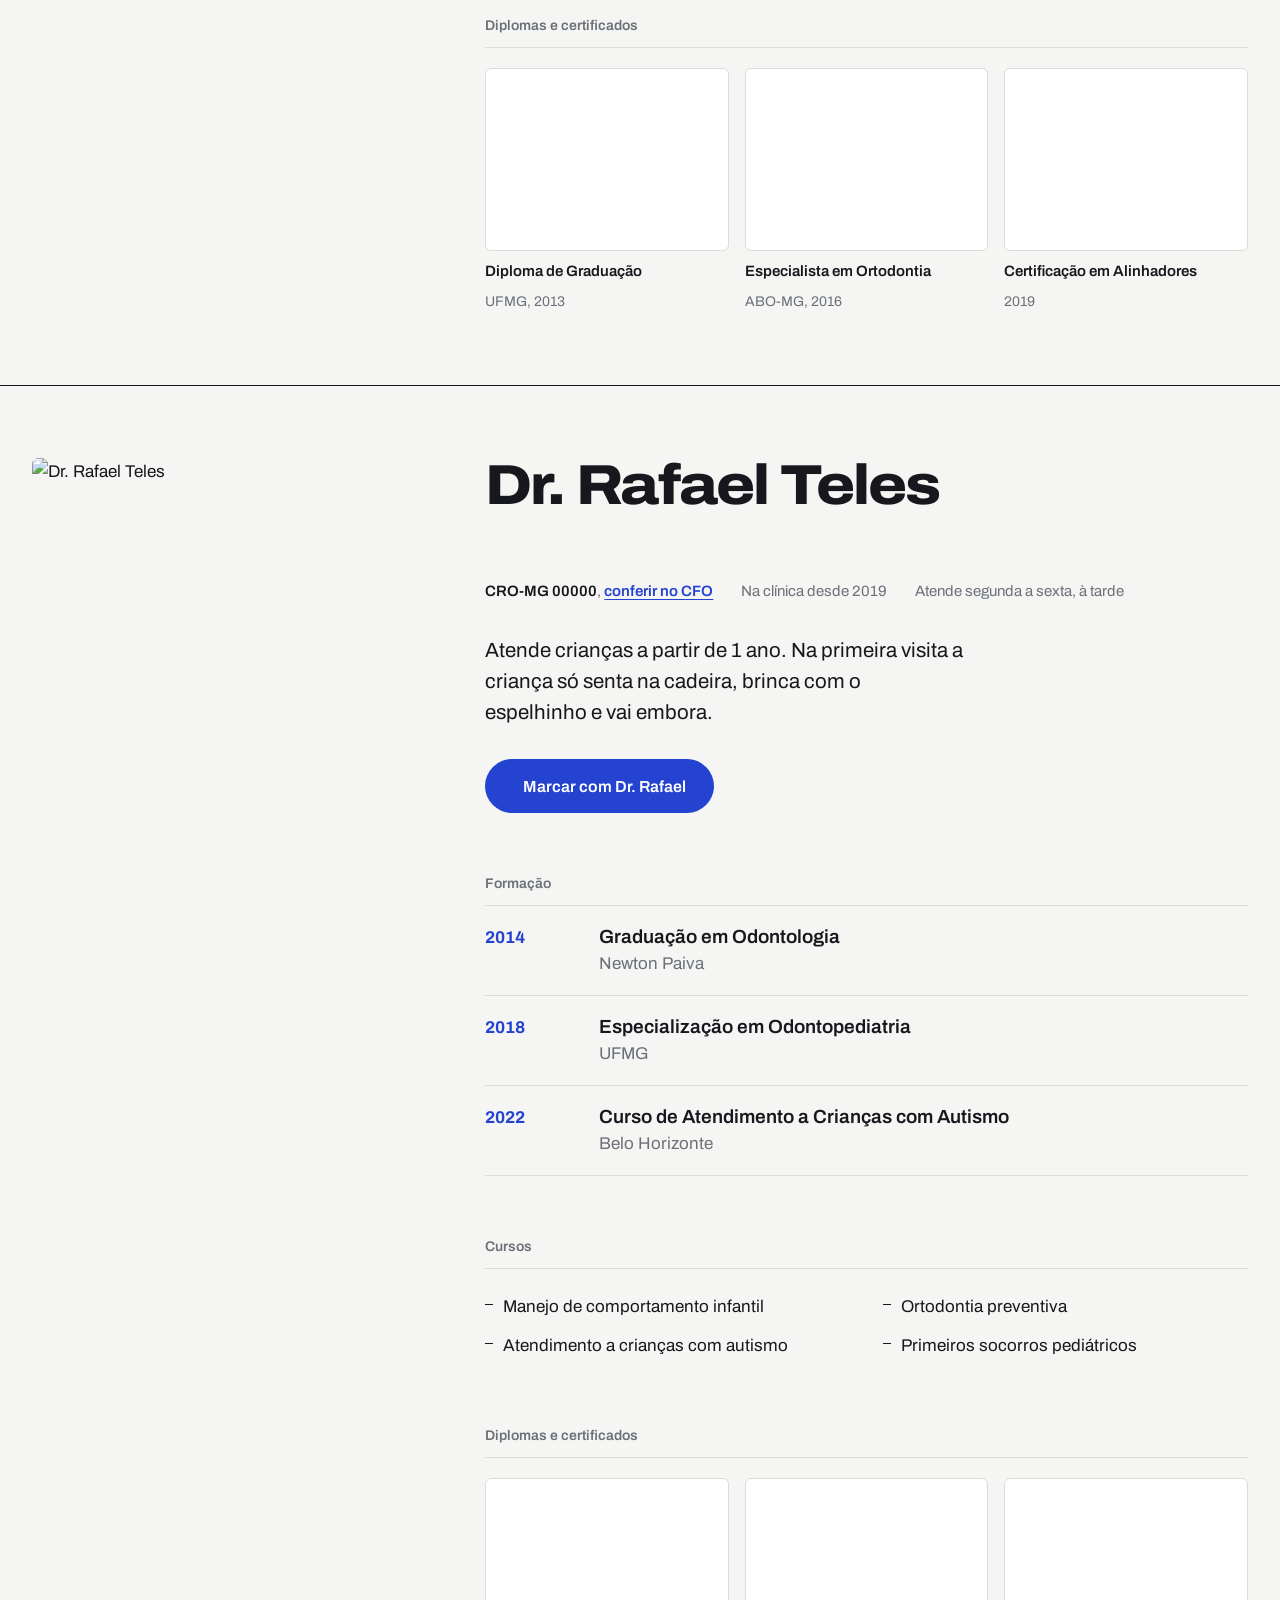
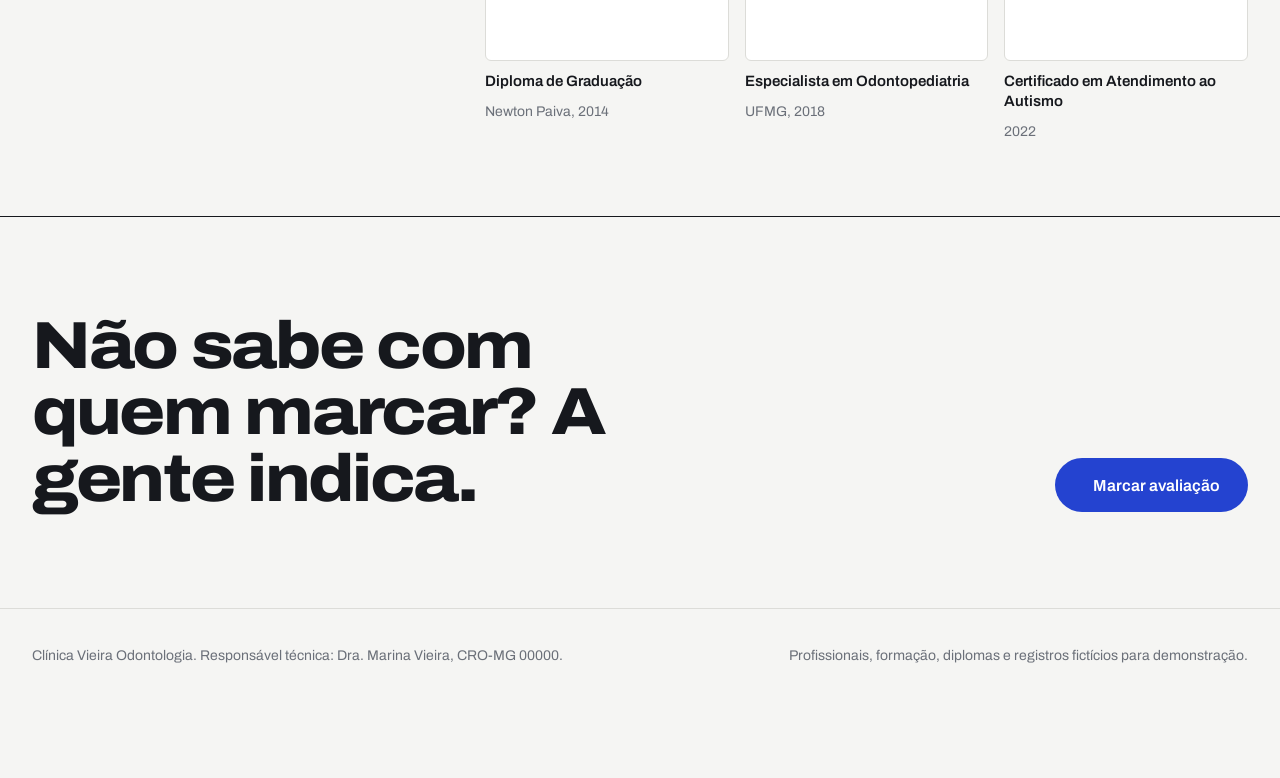
==== commit 835b35e1: "Refaz o site como Clínica Vieira, com menos seções e fotos grandes Troca a Lume pela Clínica Vieira," ====
--- a/equipe.html
+++ b/equipe.html
@@ -3,156 +3,121 @@
 <head>
 <meta charset="utf-8">
 <meta name="viewport" content="width=device-width, initial-scale=1">
-<title>Equipe | Lume Odontologia</title>
-<meta name="description" content="Conheça as dentistas e os dentistas da Lume Odontologia: formação, especializações, cursos, diplomas e registro no CRO.">
-<meta name="theme-color" content="#f3f5f4">
+<title>Equipe | Clínica Vieira</title>
+<meta name="description" content="Dentistas da Clínica Vieira, na Savassi: formação, especializações, cursos, diplomas e registro no CRO.">
+<meta name="theme-color" content="#f5f5f3">
 <link rel="preconnect" href="https://fonts.googleapis.com">
 <link rel="preconnect" href="https://fonts.gstatic.com" crossorigin>
-<link href="https://fonts.googleapis.com/css2?family=Bricolage+Grotesque:opsz,wght@12..96,600;12..96,700;12..96,800&family=Figtree:wght@400;500;600;700&display=swap" rel="stylesheet">
+<link href="https://fonts.googleapis.com/css2?family=Archivo:wdth,wght@100..125,400..800&display=swap" rel="stylesheet">
 <script src="https://unpkg.com/@phosphor-icons/web@2.1.1"></script>
 <link rel="stylesheet" href="styles.css">
 <style>
-  .nav-links a[aria-current="page"] { color: var(--ink); font-weight: 700; }
-
-  .team-hero { padding: 64px 0 40px; }
-  .team-hero h1 { font-size: clamp(40px, 5vw, 64px); max-width: 16ch; }
-  .team-hero .lead { margin-top: 18px; }
-  .jump { display: flex; flex-wrap: wrap; gap: 10px; margin-top: 30px; }
-  .jump a { display: flex; align-items: center; gap: 10px; padding: 6px 16px 6px 6px; border-radius: 999px; background: var(--surface); border: 1px solid var(--line); text-decoration: none; font-weight: 600; font-size: 15px; transition: border-color .2s; }
-  .jump a:hover { border-color: var(--accent); }
-  .jump img { width: 36px; height: 36px; border-radius: 999px; object-fit: cover; object-position: 50% 25%; }
-
-  .verify { display: flex; gap: 14px; align-items: start; padding: 18px 20px; border-radius: 16px; background: var(--accent-soft); margin-top: 28px; max-width: 720px; font-size: 15px; }
-  .verify i { color: var(--accent); font-size: 24px; flex: none; }
-  .verify a { font-weight: 700; color: var(--accent); }
-
-  .profile { padding: 56px 0; border-top: 1px solid var(--line); scroll-margin-top: 72px; }
-  .profile-grid { display: grid; grid-template-columns: 360px 1fr; gap: 56px; align-items: start; }
-  .profile-side { position: sticky; top: 96px; display: grid; gap: 16px; }
-  .profile-photo { border-radius: var(--r); overflow: hidden; aspect-ratio: 4 / 5; background: var(--surface-2); }
-  .profile-photo img { width: 100%; height: 100%; object-fit: cover; object-position: 50% 25%; }
-  .facts-card { border-radius: var(--r); background: var(--surface); border: 1px solid var(--line); padding: 20px 22px; display: grid; gap: 14px; }
-  .facts-card div { display: grid; grid-template-columns: 26px 1fr; gap: 10px; font-size: 15px; }
-  .facts-card i { color: var(--accent); font-size: 20px; line-height: 1.4; }
-  .facts-card b { display: block; }
-  .facts-card span { color: var(--muted); }
-  .facts-card a { color: var(--accent); font-weight: 700; font-size: 14px; }
-  .profile-side .btn { width: 100%; }
-
-  .profile-main small { color: var(--accent); font-weight: 700; font-size: 14px; }
-  .profile-main h2 { margin: 4px 0 16px; }
-  .bio { font-size: 19px; line-height: 1.55; max-width: 60ch; }
-  .block { margin-top: 44px; }
-  .block > h3 { font-family: var(--body); font-size: 15px; font-weight: 700; color: var(--muted); letter-spacing: 0; margin-bottom: 18px; }
-
-  .timeline { list-style: none; display: grid; gap: 0; border-left: 2px solid var(--line); margin-left: 6px; }
-  .timeline li { position: relative; padding: 0 0 24px 26px; }
-  .timeline li:last-child { padding-bottom: 0; }
-  .timeline li::before { content: ""; position: absolute; left: -8px; top: 6px; width: 14px; height: 14px; border-radius: 999px; background: var(--surface); border: 3px solid var(--accent); }
-  .timeline time { font-weight: 700; color: var(--accent); font-size: 14px; }
-  .timeline b { display: block; font-size: 18px; font-weight: 700; line-height: 1.35; }
-  .timeline span { color: var(--muted); }
-
-  .tags { display: flex; flex-wrap: wrap; gap: 8px; }
-  .tags li { list-style: none; padding: 8px 14px; border-radius: 999px; background: var(--surface); border: 1px solid var(--line); font-size: 14px; font-weight: 600; }
-
-  .diplomas { display: grid; grid-template-columns: repeat(auto-fill, minmax(200px, 1fr)); gap: 14px; }
-  .diploma { text-align: left; border-radius: 16px; background: var(--surface); border: 1px solid var(--line); padding: 18px; display: grid; align-content: start; gap: 10px; transition: border-color .2s, transform .2s var(--ease), box-shadow .2s; }
-  .diploma:hover { border-color: var(--accent); transform: translateY(-2px); box-shadow: var(--shadow); }
-  .diploma .thumb { aspect-ratio: 4 / 3; border-radius: 10px; background: var(--surface-2); display: grid; place-items: center; overflow: hidden; }
-  .diploma .thumb i { font-size: 40px; color: var(--accent); }
+  .page-head { padding: 160px 0 56px; }
+  .page-head h1 { font-size: clamp(48px, 7vw, 104px); max-width: 11ch; }
+  .page-head .lead { margin-top: 24px; }
+  .verify { margin-top: 32px; font-size: 15px; color: var(--ink-2); max-width: 60ch; padding-left: 16px; border-left: 2px solid var(--accent); }
+  .verify a { color: var(--accent); font-weight: 600; text-underline-offset: 3px; }
+
+  .profile { padding: 72px 0; border-top: 1px solid var(--ink); scroll-margin-top: 64px; }
+  .profile-grid { display: grid; grid-template-columns: 4fr 8fr; gap: 72px; align-items: start; }
+  .profile-photo { position: sticky; top: 100px; }
+  .profile-photo img { border-radius: var(--r); aspect-ratio: 4 / 5; width: 100%; object-fit: cover; }
+  .profile-main h2 { font-size: clamp(36px, 4.4vw, 60px); }
+  .role { margin-top: 12px; font-size: 19px; color: var(--ink-2); }
+  .meta { display: flex; flex-wrap: wrap; gap: 8px 28px; margin-top: 22px; font-size: 15px; color: var(--muted); }
+  .meta b { color: var(--ink); font-weight: 600; }
+  .meta a { color: var(--accent); font-weight: 600; text-underline-offset: 3px; }
+  .bio { margin-top: 32px; font-size: clamp(20px, 1.6vw, 24px); line-height: 1.5; max-width: 40ch; }
+  .profile-main .btn { margin-top: 32px; }
+
+  .block { margin-top: 64px; }
+  .block > h3 { font-family: var(--body); font-stretch: 100%; font-size: 14px; font-weight: 600; letter-spacing: 0; color: var(--muted); padding-bottom: 14px; border-bottom: 1px solid var(--line); }
+  .edu { list-style: none; }
+  .edu li { display: grid; grid-template-columns: 90px 1fr; gap: 24px; padding: 18px 0; border-bottom: 1px solid var(--line); }
+  .edu time { font-weight: 700; font-variant-numeric: tabular-nums; color: var(--accent); }
+  .edu b { display: block; font-size: 19px; font-weight: 600; line-height: 1.35; }
+  .edu span { color: var(--muted); }
+  .courses { list-style: none; columns: 2; column-gap: 32px; padding-top: 18px; }
+  .courses li { padding: 6px 0 6px 18px; position: relative; break-inside: avoid; }
+  .courses li::before { content: ""; position: absolute; left: 0; top: 17px; width: 8px; height: 1.5px; background: var(--ink); }
+
+  .diplomas { display: grid; grid-template-columns: repeat(auto-fill, minmax(210px, 1fr)); gap: 16px; padding-top: 20px; }
+  .diploma { text-align: left; display: grid; gap: 10px; align-content: start; }
+  .diploma .thumb { aspect-ratio: 4 / 3; border-radius: var(--r); background: var(--paper); border: 1px solid var(--line); display: grid; place-items: center; overflow: hidden; transition: border-color .2s; }
+  .diploma .thumb i { font-size: 34px; color: var(--muted); }
   .diploma .thumb img { width: 100%; height: 100%; object-fit: cover; }
-  .diploma b { font-size: 15px; line-height: 1.35; }
-  .diploma span { color: var(--muted); font-size: 13px; }
-
-  dialog.cert { margin: auto; width: min(640px, calc(100% - 32px)); border: 0; border-radius: 24px; padding: 0; background: var(--surface); color: var(--ink); box-shadow: 0 30px 80px rgb(0 0 0 / .35); }
+  .diploma:hover .thumb { border-color: var(--ink); }
+  .diploma b { font-size: 15px; font-weight: 600; line-height: 1.35; }
+  .diploma span { color: var(--muted); font-size: 14px; }
+
+  dialog.cert { margin: auto; width: min(680px, calc(100% - 32px)); border: 0; border-radius: 14px; padding: 0; background: var(--paper); color: var(--ink); box-shadow: 0 30px 80px rgb(0 0 0 / .3); }
   dialog.cert[open] { animation: rise .4s var(--ease); }
-  dialog.cert::backdrop { background: rgb(8 16 13 / .55); backdrop-filter: blur(4px); -webkit-backdrop-filter: blur(4px); }
   .cert-head { display: flex; justify-content: space-between; gap: 16px; padding: 24px 24px 0; }
-  .cert-head h2 { font-size: 26px; }
-  .cert-head p { color: var(--muted); font-size: 15px; margin-top: 4px; }
-  .cert-body { padding: 20px 24px 24px; }
-  .cert-view { aspect-ratio: 4 / 3; border-radius: 16px; background: var(--surface-2); display: grid; place-items: center; text-align: center; padding: 24px; color: var(--muted); overflow: hidden; }
+  .cert-head h2 { font-size: 28px; }
+  .cert-head p { color: var(--muted); font-size: 15px; margin-top: 6px; }
+  .cert-view { margin: 20px 24px 24px; aspect-ratio: 4 / 3; border-radius: var(--r); background: var(--bg); display: grid; place-items: center; text-align: center; padding: 24px; color: var(--muted); overflow: hidden; }
   .cert-view img { width: 100%; height: 100%; object-fit: contain; }
-  .cert-view i { font-size: 56px; color: var(--accent); display: block; margin: 0 auto 10px; }
-
-  .cta-band { padding: 72px 0; }
-  .cta-box { border-radius: var(--r); background: var(--accent); color: var(--accent-ink); padding: 48px; display: flex; justify-content: space-between; align-items: center; gap: 24px; flex-wrap: wrap; }
-  .cta-box h2 { max-width: 18ch; }
-  .cta-box .btn { background: var(--surface); color: var(--ink); box-shadow: none; }
+  .cert-view i { font-size: 48px; display: block; margin: 0 auto 10px; }
+
+  .end { padding: 96px 0; border-top: 1px solid var(--ink); }
+  .end .wrap { display: flex; justify-content: space-between; align-items: end; gap: 24px; flex-wrap: wrap; }
+  .end h2 { max-width: 14ch; }
 
   @media (max-width: 1024px) {
-    /* Em telas menores a ordem vira: foto, nome, apresentação, dados, botão e formação */
-    .profile-grid { grid-template-columns: 1fr; gap: 16px; }
-    .profile-side, .profile-main { display: contents; }
-    .profile-photo { order: 1; max-width: 520px; }
-    .profile-main > small { order: 2; margin-top: 8px; }
-    .profile-main > h2 { order: 3; margin: -12px 0 0; }
-    .bio { order: 4; }
-    .facts-card { order: 5; max-width: 520px; }
-    .profile-side .btn { order: 6; max-width: 520px; }
-    .block { order: 7; margin-top: 24px; }
+    .profile-grid { grid-template-columns: 1fr; gap: 32px; }
+    .profile-photo { position: static; max-width: 440px; }
   }
   @media (max-width: 767px) {
-    .team-hero { padding: 36px 0 24px; }
-    .profile { padding: 40px 0; }
-    .profile-photo { aspect-ratio: 1 / 1; }
-    .bio { font-size: 17px; }
-    .block { margin-top: 32px; }
-    .diplomas { grid-template-columns: 1fr 1fr; }
-    .cta-box { padding: 32px 24px; }
-    .cta-box .btn { width: 100%; }
+    .page-head { padding: 112px 0 40px; }
+    .profile { padding: 48px 0; }
+    .profile-photo img { aspect-ratio: 1 / 1; }
+    .profile-main .btn { width: 100%; }
+    .block { margin-top: 44px; }
+    .edu li { grid-template-columns: 1fr; gap: 2px; }
+    .courses { columns: 1; }
+    .diplomas { grid-template-columns: 1fr 1fr; gap: 12px; }
+    .end .btn { width: 100%; }
   }
 </style>
 </head>
 <body>
 <script>document.documentElement.classList.add("js")</script>
 
-<header class="nav" id="nav">
+<header class="nav light" id="nav">
   <div class="wrap">
-    <a class="brand" href="index.html" aria-label="Lume Odontologia, início">
-      <svg viewBox="0 0 32 32" aria-hidden="true"><rect width="32" height="32" rx="10" fill="var(--accent)"/><path d="M11 8v16h10" stroke="var(--accent-ink)" stroke-width="3.2" fill="none" stroke-linecap="round" stroke-linejoin="round"/></svg>
-      Lume
-    </a>
+    <a class="brand" href="index.html"><b>Clínica Vieira</b><span>Odontologia, desde 2006</span></a>
     <ul class="nav-links">
-      <li><a href="index.html#simulador">Simulador</a></li>
-      <li><a href="index.html#resultados">Resultados</a></li>
+      <li><a href="index.html#tratamentos">Tratamentos</a></li>
+      <li><a href="index.html#a-clinica">A clínica</a></li>
       <li><a href="equipe.html" aria-current="page">Equipe</a></li>
-      <li><a href="index.html#plano">Plano</a></li>
-      <li><a href="index.html#contato">Contato</a></li>
+      <li><a href="index.html#visite">Como chegar</a></li>
     </ul>
-    <a class="btn btn-main" data-wa="" href="#"><i class="ph-bold ph-whatsapp-logo"></i>Agendar avaliação</a>
+    <a class="btn btn-main" data-wa="" href="#">Marcar avaliação</a>
   </div>
 </header>
 
 <main>
-  <section class="team-hero">
+  <section class="page-head" style="padding-bottom:56px">
     <div class="wrap">
-      <h1 class="rv">Conheça quem vai cuidar do seu sorriso.</h1>
-      <p class="lead rv" style="--d:1">Formação, especializações, cursos e diplomas de cada profissional. Tudo aberto para você conferir antes de marcar.</p>
-      <nav class="jump rv" style="--d:2" id="jump" aria-label="Ir para o perfil"></nav>
-      <div class="verify rv" style="--d:3">
-        <i class="ph ph-seal-check"></i>
-        <p>Todo dentista precisa de registro no Conselho Regional de Odontologia. Você pode conferir o CRO de qualquer profissional da equipe no <a href="https://website.cfo.org.br/consulta-inscritos/" target="_blank" rel="noopener">site do Conselho Federal de Odontologia</a>.</p>
-      </div>
+      <h1 class="rv">Quem cuida de você aqui.</h1>
+      <p class="lead rv" style="--d:1">Onde cada um estudou, em que se especializou e os cursos que fez. Os diplomas ficam abertos para quem quiser ver.</p>
+      <p class="verify rv" style="--d:2">Todo dentista precisa estar inscrito no Conselho Regional de Odontologia. Dá para conferir o registro de qualquer um de nós no <a href="https://website.cfo.org.br/consulta-inscritos/" target="_blank" rel="noopener">site do Conselho Federal de Odontologia</a>.</p>
     </div>
   </section>
 
   <div id="profiles"></div>
 
-  <section class="cta-band">
+  <section class="end">
     <div class="wrap">
-      <div class="cta-box rv">
-        <h2>Não sabe com quem marcar? A gente indica.</h2>
-        <a class="btn" data-wa="Ainda não sei com quem marcar" href="#"><i class="ph-bold ph-whatsapp-logo"></i>Agendar avaliação</a>
-      </div>
+      <h2 class="rv">Não sabe com quem marcar? A gente indica.</h2>
+      <a class="btn btn-main rv" data-wa="Olá! Ainda não sei com qual dentista marcar." href="#"><i class="ph-bold ph-whatsapp-logo"></i>Marcar avaliação</a>
     </div>
   </section>
 </main>
 
 <footer class="site">
   <div class="wrap">
-    <span>Lume Odontologia. Responsável técnica: Dra. Helena Moura, CRO-MG 00000.</span>
+    <span>Clínica Vieira Odontologia. Responsável técnica: Dra. Marina Vieira, CRO-MG 00000.</span>
     <span>Profissionais, formação, diplomas e registros fictícios para demonstração.</span>
   </div>
 </footer>
@@ -162,7 +127,7 @@
     <div><h2 id="cert-title"></h2><p id="cert-sub"></p></div>
     <button class="x" data-close aria-label="Fechar"><i class="ph-bold ph-x"></i></button>
   </div>
-  <div class="cert-body"><div class="cert-view" id="cert-view"></div></div>
+  <div class="cert-view" id="cert-view"></div>
 </dialog>
 
 <script>
@@ -170,102 +135,115 @@
   const WHATSAPP = "5500000000000";
   const $ = s => document.querySelector(s);
   const $$ = s => [...document.querySelectorAll(s)];
-  const IMG = (id, w = 900) => `https://images.unsplash.com/photo-${id}?w=${w}&q=80`;
+  const IMG = (id, q) => `https://images.unsplash.com/photo-${id}?${q}&q=80`;
   const wa = text => `https://wa.me/${WHATSAPP}?text=${encodeURIComponent(text)}`;
 
   /*
-    Para colocar a foto real de um diploma, preencha "img" com o caminho do arquivo,
-    por exemplo: img: "diplomas/helena-graduacao.jpg". Sem "img", aparece um aviso no lugar.
+    Para mostrar a foto real de um diploma, salve a imagem na pasta "diplomas/"
+    e preencha "img", por exemplo: img: "diplomas/marina-graduacao.jpg".
+    Sem "img", o cartão abre com um aviso no lugar da foto.
   */
   const TEAM = [
     {
-      id: "helena", name: "Dra. Helena Moura", role: "Responsável técnica", area: "Implantes e reabilitação oral",
-      cro: "CRO-MG 00000", photo: "1683349370055-7eba66a404c6", days: "Segunda, quarta e sexta",
-      bio: "Atende há 15 anos. Antes de qualquer procedimento, mostra no modelo o que vai ser feito e quanto tempo leva.",
-      education: [
-        { year: "2009", title: "Graduação em Odontologia", place: "UFMG" },
-        { year: "2012", title: "Especialização em Implantodontia", place: "ABO-MG" },
-        { year: "2015", title: "Mestrado em Clínica Odontológica", place: "PUC Minas" },
+      id: "marina", name: "Dra. Marina Vieira", role: "Fundadora. Implantes e reabilitação oral",
+      cro: "CRO-MG 00000", since: "Na clínica desde 2006", days: "Segunda, quarta e sexta",
+      photo: ["1644335326474-544fbcf8855f", "w=900&h=1125&fit=crop"],
+      bio: "Abriu a clínica sozinha, numa sala de 30 metros. Ainda faz questão de explicar cada etapa com o modelo na mão antes de começar.",
+      education: [
+        { year: "2003", title: "Graduação em Odontologia", place: "UFMG" },
+        { year: "2006", title: "Especialização em Implantodontia", place: "ABO-MG" },
+        { year: "2011", title: "Mestrado em Clínica Odontológica", place: "PUC Minas" },
         { year: "2021", title: "Aperfeiçoamento em Cirurgia Guiada", place: "São Paulo" },
       ],
-      courses: ["Cirurgia guiada por computador", "Prótese sobre implante", "Sedação consciente com óxido nitroso", "Atendimento a pacientes com ansiedade"],
-      diplomas: [
-        { title: "Diploma de Graduação", place: "UFMG, 2009" },
-        { title: "Certificado de Especialista em Implantodontia", place: "ABO-MG, 2012" },
-        { title: "Diploma de Mestrado", place: "PUC Minas, 2015" },
-        { title: "Habilitação em Sedação Consciente", place: "CRO-MG, 2018" },
-      ],
-    },
-    {
-      id: "caio", name: "Dr. Caio Rezende", role: "Ortodontia", area: "Alinhadores e aparelhos",
-      cro: "CRO-MG 00000", photo: "1667133295308-9ef24f71952e", days: "Terça, quinta e sábado",
-      bio: "Trata adolescentes e adultos. Mostra a simulação do resultado no computador antes de você decidir entre alinhador e aparelho.",
-      education: [
-        { year: "2013", title: "Graduação em Odontologia", place: "PUC Minas" },
-        { year: "2016", title: "Especialização em Ortodontia", place: "UFMG" },
+      courses: ["Cirurgia guiada por computador", "Prótese sobre implante", "Enxerto ósseo", "Sedação consciente com óxido nitroso"],
+      diplomas: [
+        { title: "Diploma de Graduação", place: "UFMG, 2003" },
+        { title: "Especialista em Implantodontia", place: "ABO-MG, 2006" },
+        { title: "Diploma de Mestrado", place: "PUC Minas, 2011" },
+        { title: "Habilitação em Sedação Consciente", place: "CRO-MG, 2016" },
+      ],
+    },
+    {
+      id: "julia", name: "Dra. Júlia Prado", role: "Clareamento, lentes e facetas",
+      cro: "CRO-MG 00000", since: "Na clínica desde 2015", days: "Segunda a sexta, até 20h",
+      photo: ["1662837775286-7e6258c7c595", "w=900&h=1125&fit=crop"],
+      bio: "Planeja o sorriso no computador primeiro. Você aprova a cor e o formato antes de qualquer desgaste no dente.",
+      education: [
+        { year: "2012", title: "Graduação em Odontologia", place: "PUC Minas" },
+        { year: "2015", title: "Especialização em Dentística", place: "UFMG" },
+        { year: "2019", title: "Aperfeiçoamento em Lentes de Porcelana", place: "São Paulo" },
+      ],
+      courses: ["Planejamento digital do sorriso", "Lentes de contato em porcelana", "Clareamento a laser", "Fotografia odontológica"],
+      diplomas: [
+        { title: "Diploma de Graduação", place: "PUC Minas, 2012" },
+        { title: "Especialista em Dentística", place: "UFMG, 2015" },
+        { title: "Certificado em Lentes de Porcelana", place: "2019" },
+      ],
+    },
+    {
+      id: "caio", name: "Dr. Caio Rezende", role: "Aparelho e alinhadores",
+      cro: "CRO-MG 00000", since: "Na clínica desde 2017", days: "Terça, quinta e sábado",
+      photo: ["1667133295308-9ef24f71952e", "w=900&h=1125&fit=crop"],
+      bio: "Atende adolescentes e adultos. Mostra a simulação do resultado antes de você decidir entre aparelho fixo e alinhador.",
+      education: [
+        { year: "2013", title: "Graduação em Odontologia", place: "UFMG" },
+        { year: "2016", title: "Especialização em Ortodontia", place: "ABO-MG" },
         { year: "2019", title: "Certificação em Alinhadores Transparentes", place: "Curso internacional" },
-        { year: "2022", title: "Aperfeiçoamento em Ortodontia Digital", place: "Belo Horizonte" },
       ],
       courses: ["Alinhadores transparentes", "Ortodontia digital", "Aparelhos autoligados", "Ortodontia para adultos"],
       diplomas: [
-        { title: "Diploma de Graduação", place: "PUC Minas, 2013" },
-        { title: "Certificado de Especialista em Ortodontia", place: "UFMG, 2016" },
+        { title: "Diploma de Graduação", place: "UFMG, 2013" },
+        { title: "Especialista em Ortodontia", place: "ABO-MG, 2016" },
         { title: "Certificação em Alinhadores", place: "2019" },
       ],
     },
     {
-      id: "lucas", name: "Dr. Lucas Amaral", role: "Estética e clareamento", area: "Lentes, facetas e clareamento",
-      cro: "CRO-MG 00000", photo: "1647763283644-578114aba0c2", days: "Segunda a sexta, até 20h",
-      bio: "Planeja cada sorriso no digital para você aprovar a cor e o formato antes de fazer qualquer desgaste.",
-      education: [
-        { year: "2015", title: "Graduação em Odontologia", place: "Centro Universitário Newton Paiva" },
-        { year: "2018", title: "Especialização em Dentística", place: "ABO-MG" },
-        { year: "2020", title: "Aperfeiçoamento em Lentes de Porcelana", place: "São Paulo" },
-        { year: "2023", title: "Curso de Clareamento a Laser", place: "Belo Horizonte" },
-      ],
-      courses: ["Lentes de contato em porcelana", "Planejamento digital do sorriso", "Clareamento a laser", "Fotografia odontológica"],
-      diplomas: [
-        { title: "Diploma de Graduação", place: "Newton Paiva, 2015" },
-        { title: "Certificado de Especialista em Dentística", place: "ABO-MG, 2018" },
-        { title: "Certificado em Lentes de Porcelana", place: "2020" },
+      id: "rafael", name: "Dr. Rafael Teles", role: "Odontopediatria",
+      cro: "CRO-MG 00000", since: "Na clínica desde 2019", days: "Segunda a sexta, à tarde",
+      photo: ["1708687045000-9dbb586ad1e2", "w=900&h=1125&fit=crop&crop=focalpoint&fp-x=.78&fp-y=.4"],
+      bio: "Atende crianças a partir de 1 ano. Na primeira visita a criança só senta na cadeira, brinca com o espelhinho e vai embora.",
+      education: [
+        { year: "2014", title: "Graduação em Odontologia", place: "Newton Paiva" },
+        { year: "2018", title: "Especialização em Odontopediatria", place: "UFMG" },
+        { year: "2022", title: "Curso de Atendimento a Crianças com Autismo", place: "Belo Horizonte" },
+      ],
+      courses: ["Manejo de comportamento infantil", "Atendimento a crianças com autismo", "Ortodontia preventiva", "Primeiros socorros pediátricos"],
+      diplomas: [
+        { title: "Diploma de Graduação", place: "Newton Paiva, 2014" },
+        { title: "Especialista em Odontopediatria", place: "UFMG, 2018" },
+        { title: "Certificado em Atendimento ao Autismo", place: "2022" },
       ],
     },
   ];
-
-  $("#jump").innerHTML = TEAM.map(d => `<a href="#${d.id}"><img src="${IMG(d.photo, 120)}" alt="">${d.name}</a>`).join("");
 
   $("#profiles").innerHTML = TEAM.map(d => `
     <section class="profile" id="${d.id}">
       <div class="wrap profile-grid">
-        <aside class="profile-side">
-          <div class="profile-photo rv"><img src="${IMG(d.photo, 900)}" alt="${d.name}" loading="lazy"></div>
-          <div class="facts-card rv" style="--d:1">
-            <div><i class="ph ph-identification-badge"></i><p><b>${d.cro}</b><a href="https://website.cfo.org.br/consulta-inscritos/" target="_blank" rel="noopener">Conferir no CFO</a></p></div>
-            <div><i class="ph ph-calendar-blank"></i><p><b>Atende</b><span>${d.days}</span></p></div>
-            <div><i class="ph ph-tooth"></i><p><b>Área</b><span>${d.area}</span></p></div>
-          </div>
-          <a class="btn btn-main rv" style="--d:2" data-wa="Quero agendar uma avaliação com ${d.name}" href="#"><i class="ph-bold ph-whatsapp-logo"></i>Agendar com ${d.name.split(" ").slice(0, 2).join(" ")}</a>
-        </aside>
+        <figure class="profile-photo rv"><img src="${IMG(...d.photo)}" alt="${d.name}" loading="lazy"></figure>
         <div class="profile-main">
-          <small class="rv">${d.role}</small>
           <h2 class="rv">${d.name}</h2>
-          <p class="bio rv" style="--d:1">${d.bio}</p>
+          <p class="role rv">${d.role}</p>
+          <div class="meta rv">
+            <span><b>${d.cro}</b>, <a href="https://website.cfo.org.br/consulta-inscritos/" target="_blank" rel="noopener">conferir no CFO</a></span>
+            <span>${d.since}</span>
+            <span>Atende ${d.days.toLowerCase()}</span>
+          </div>
+          <p class="bio rv">${d.bio}</p>
+          <a class="btn btn-main rv" data-wa="Olá! Quero marcar uma avaliação com ${d.name}." href="#"><i class="ph-bold ph-whatsapp-logo"></i>Marcar com ${d.name.split(" ").slice(0, 2).join(" ")}</a>
 
           <div class="block rv">
             <h3>Formação</h3>
-            <ol class="timeline">${d.education.map(e => `<li><time>${e.year}</time><b>${e.title}</b><span>${e.place}</span></li>`).join("")}</ol>
-          </div>
-
+            <ol class="edu">${d.education.map(e => `<li><time>${e.year}</time><div><b>${e.title}</b><span>${e.place}</span></div></li>`).join("")}</ol>
+          </div>
           <div class="block rv">
-            <h3>Cursos e certificações</h3>
-            <ul class="tags">${d.courses.map(c => `<li>${c}</li>`).join("")}</ul>
-          </div>
-
+            <h3>Cursos</h3>
+            <ul class="courses">${d.courses.map(c => `<li>${c}</li>`).join("")}</ul>
+          </div>
           <div class="block rv">
             <h3>Diplomas e certificados</h3>
             <div class="diplomas">${d.diplomas.map((p, i) => `
               <button class="diploma" data-doc="${d.id}" data-i="${i}">
-                <div class="thumb">${p.img ? `<img src="${p.img}" alt="" loading="lazy">` : `<i class="ph-duotone ph-certificate"></i>`}</div>
+                <div class="thumb">${p.img ? `<img src="${p.img}" alt="" loading="lazy">` : `<i class="ph ph-certificate"></i>`}</div>
                 <b>${p.title}</b><span>${p.place}</span>
               </button>`).join("")}
             </div>
@@ -283,20 +261,17 @@
     $("#cert-sub").textContent = `${d.name}, ${p.place}`;
     $("#cert-view").innerHTML = p.img
       ? `<img src="${p.img}" alt="${p.title} de ${d.name}">`
-      : `<div><i class="ph-duotone ph-certificate"></i>A foto deste diploma ainda não foi enviada.<br>Ela aparece aqui assim que a clínica adicionar.</div>`;
+      : `<div><i class="ph ph-certificate"></i>A foto deste diploma ainda não foi enviada.<br>Ela aparece aqui assim que a clínica adicionar.</div>`;
     cert.showModal();
   });
   $("[data-close]").addEventListener("click", () => cert.close());
   cert.addEventListener("click", e => { if (e.target === cert) cert.close(); });
 
-  /* ---------- WhatsApp ---------- */
+  /* ---------- WhatsApp e revelar ao rolar ---------- */
   $$("[data-wa]").forEach(a => {
-    a.href = wa(a.dataset.wa || "Olá! Vim pelo site e quero agendar uma avaliação.");
+    a.href = wa(a.dataset.wa || "Olá! Vim pelo site e quero marcar uma avaliação.");
     a.target = "_blank"; a.rel = "noopener";
   });
-
-  /* ---------- Navegação e revelar ao rolar ---------- */
-  new IntersectionObserver(([e]) => $("#nav").classList.toggle("solid", !e.isIntersecting)).observe($(".team-hero h1"));
   const io = new IntersectionObserver(es => es.forEach(e => { if (e.isIntersecting) { e.target.classList.add("in"); io.unobserve(e.target); } }), { rootMargin: "0px 0px -8% 0px" });
   $$(".rv").forEach(el => io.observe(el));
 </script>
--- a/styles.css
+++ b/styles.css
@@ -1,305 +1,257 @@
-/* Formas: botões e chips em pílula, cartões e fotos com 20px, campos com 12px. */
+/* Clínica Vieira. Botões em pílula, fotos com cantos de 6px, nada de cartões arredondados. */
 :root {
-  --bg: #f3f5f4;
-  --surface: #ffffff;
-  --surface-2: #e8eeeb;
-  --ink: #13201c;
-  --muted: #56665f;
-  --line: #d6dfdb;
-  --accent: #1d6b5a;
+  --bg: #f5f5f3;
+  --paper: #ffffff;
+  --ink: #16181d;
+  --ink-2: #3b3f47;
+  --muted: #6b7079;
+  --line: #dcdcd8;
+  --accent: #2443d0;
   --accent-ink: #ffffff;
-  --accent-soft: #dbeae4;
-  --shadow: 0 18px 50px rgb(19 54 45 / .12);
-  --display: "Bricolage Grotesque", "Figtree", sans-serif;
-  --body: "Figtree", system-ui, sans-serif;
+  --accent-soft: #e6eafb;
+  --display: "Archivo", system-ui, sans-serif;
+  --body: "Archivo", system-ui, sans-serif;
   --ease: cubic-bezier(.16, 1, .3, 1);
-  --r: 20px;
+  --r: 6px;
   color-scheme: light;
 }
 *, *::before, *::after { box-sizing: border-box; margin: 0; padding: 0; }
-html { -webkit-text-size-adjust: 100%; scroll-behavior: smooth; scroll-padding-top: 84px; }
+html { -webkit-text-size-adjust: 100%; scroll-behavior: smooth; scroll-padding-top: 76px; }
 @media (prefers-reduced-motion: reduce) { html { scroll-behavior: auto; } }
 body { background: var(--bg); color: var(--ink); font-family: var(--body); font-size: 17px; line-height: 1.6; -webkit-font-smoothing: antialiased; overflow-x: clip; }
 img { display: block; max-width: 100%; }
 button { font: inherit; color: inherit; background: none; border: 0; cursor: pointer; }
 a { color: inherit; }
-:focus-visible { outline: 3px solid var(--accent); outline-offset: 3px; border-radius: 6px; }
-.wrap { width: 100%; max-width: 1200px; margin: 0 auto; padding: 0 24px; }
-h1, h2, h3 { font-family: var(--display); font-weight: 700; letter-spacing: -.02em; line-height: 1.08; }
-h2 { font-size: clamp(34px, 4.2vw, 52px); }
-.lead { color: var(--muted); font-size: 18px; max-width: 58ch; }
-section { padding: 104px 0; }
+:focus-visible { outline: 2px solid var(--accent); outline-offset: 3px; }
+.wrap { width: 100%; max-width: 1280px; margin: 0 auto; padding: 0 32px; }
+h1, h2, h3 { font-family: var(--display); font-stretch: 112%; font-weight: 800; letter-spacing: -.035em; line-height: 1; }
+h2 { font-size: clamp(38px, 5.2vw, 72px); }
+.lead { color: var(--ink-2); font-size: 19px; max-width: 52ch; }
 
 /* ---------- Botões ---------- */
-.btn { display: inline-flex; align-items: center; justify-content: center; gap: 10px; height: 54px; padding: 0 26px; border-radius: 999px; font-weight: 700; font-size: 16px; text-decoration: none; white-space: nowrap; transition: transform .2s var(--ease), background-color .2s, box-shadow .2s; }
-.btn i { font-size: 20px; }
+.btn { display: inline-flex; align-items: center; justify-content: center; gap: 10px; height: 54px; padding: 0 28px; border-radius: 999px; font-weight: 600; font-size: 16px; text-decoration: none; white-space: nowrap; transition: transform .2s var(--ease), background-color .2s, color .2s; }
+.btn i { font-size: 19px; }
 .btn:active { transform: scale(.97); }
-.btn-main { background: var(--accent); color: var(--accent-ink); box-shadow: 0 8px 24px rgb(29 107 90 / .25); }
-.btn-main:hover { box-shadow: 0 12px 30px rgb(29 107 90 / .35); transform: translateY(-1px); }
-.btn-line { border: 1.5px solid var(--line); background: var(--surface); }
-.btn-line:hover { border-color: var(--accent); }
-.btn[disabled] { opacity: .45; cursor: not-allowed; box-shadow: none; transform: none; }
+.btn-main { background: var(--accent); color: var(--accent-ink); }
+.btn-main:hover { background: #1b36b3; }
+.btn-ghost { border: 1.5px solid currentColor; }
+.btn-ghost:hover { background: var(--ink); color: var(--paper); border-color: var(--ink); }
+.btn[disabled] { opacity: .4; cursor: not-allowed; transform: none; }
 
 /* ---------- Navegação ---------- */
-.nav { position: sticky; top: 0; z-index: 20; height: 72px; background: color-mix(in srgb, var(--bg) 82%, transparent); backdrop-filter: blur(14px); -webkit-backdrop-filter: blur(14px); border-bottom: 1px solid transparent; transition: border-color .3s; }
-.nav.solid { border-color: var(--line); }
-.nav .wrap { height: 100%; display: flex; align-items: center; gap: 32px; }
-.brand { display: flex; align-items: center; gap: 10px; font-family: var(--display); font-weight: 800; font-size: 21px; text-decoration: none; letter-spacing: -.02em; }
-.brand svg { width: 32px; height: 32px; }
-.nav-links { display: flex; gap: 28px; margin-left: auto; list-style: none; }
-.nav-links a { text-decoration: none; color: var(--muted); font-weight: 500; font-size: 15px; transition: color .2s; }
-.nav-links a:hover { color: var(--ink); }
+.nav { position: fixed; inset: 0 0 auto; z-index: 20; height: 76px; transition: background-color .3s, color .3s, border-color .3s; border-bottom: 1px solid transparent; color: #fff; }
+.nav.solid, .nav.light { background: color-mix(in srgb, var(--bg) 90%, transparent); backdrop-filter: blur(12px); -webkit-backdrop-filter: blur(12px); color: var(--ink); border-color: var(--line); }
+.nav .wrap { height: 100%; display: flex; align-items: center; gap: 36px; }
+.brand { text-decoration: none; display: flex; flex-direction: column; line-height: 1; }
+.brand b { font-family: var(--display); font-stretch: 112%; font-weight: 800; font-size: 22px; letter-spacing: -.03em; }
+.brand span { font-size: 12px; opacity: .75; margin-top: 3px; letter-spacing: .02em; }
+.nav-links { display: flex; gap: 30px; margin-left: auto; list-style: none; }
+.nav-links a { text-decoration: none; font-size: 15px; font-weight: 500; opacity: .85; }
+.nav-links a:hover, .nav-links a[aria-current="page"] { opacity: 1; text-decoration: underline; text-underline-offset: 6px; }
 .nav .btn { height: 44px; padding: 0 20px; font-size: 15px; }
+.nav:not(.solid):not(.light) .btn-main { background: #fff; color: var(--ink); }
 
 /* ---------- Hero ---------- */
-.hero { padding: 40px 0 72px; }
-.hero-grid { display: grid; grid-template-columns: 1.05fr .95fr; gap: 56px; align-items: center; min-height: min(calc(100dvh - 140px), 680px); }
-.hero h1 { font-size: clamp(42px, 5.4vw, 70px); max-width: 13ch; }
-.hero h1 em { font-style: normal; color: var(--accent); }
-.hero .lead { margin: 22px 0 34px; font-size: 19px; max-width: 44ch; }
-.ctas { display: flex; gap: 12px; flex-wrap: wrap; }
-.hero-photo { border-radius: var(--r); overflow: hidden; aspect-ratio: 4 / 4.6; box-shadow: var(--shadow); background: var(--surface-2); }
-.hero-photo img { width: 100%; height: 100%; object-fit: cover; }
-
-/* ---------- Faixa de confiança e convênios ---------- */
-.plans { padding: 0 0 24px; }
-.plans .wrap { display: flex; align-items: center; gap: 20px 32px; flex-wrap: wrap; padding-top: 28px; border-top: 1px solid var(--line); }
-.rating { display: flex; align-items: center; gap: 12px; padding-right: 32px; border-right: 1px solid var(--line); }
-.rating b { font-family: var(--display); font-size: 34px; line-height: 1; letter-spacing: -.02em; }
-.rating .stars { color: #e8a317; font-size: 15px; letter-spacing: 1px; display: block; }
-.rating span { font-size: 14px; color: var(--muted); line-height: 1.35; }
-.plans-list { display: flex; align-items: center; gap: 12px; flex-wrap: wrap; }
-.plans strong { font-weight: 600; color: var(--muted); font-size: 15px; margin-right: 4px; }
-.plans ul { display: flex; flex-wrap: wrap; gap: 8px; list-style: none; }
-.plans li { padding: 7px 14px; border-radius: 999px; background: var(--surface); border: 1px solid var(--line); font-size: 14px; font-weight: 600; }
-
-/* ---------- Simulador ---------- */
-.sim-head { max-width: 640px; margin-bottom: 48px; }
-.sim-head .lead { margin-top: 14px; }
-.sim-grid { display: grid; grid-template-columns: 1.1fr .9fr; gap: 32px; align-items: start; }
-.concerns { display: grid; grid-template-columns: 1fr 1fr; gap: 12px; }
-.concern { display: flex; align-items: center; gap: 14px; text-align: left; padding: 20px; border-radius: var(--r); background: var(--surface); border: 1.5px solid var(--line); font-weight: 600; font-size: 17px; line-height: 1.3; transition: border-color .2s, background-color .2s, transform .2s var(--ease); }
-.concern:hover { border-color: color-mix(in srgb, var(--accent) 55%, var(--line)); }
-.concern:active { transform: scale(.98); }
-.concern i { flex: none; display: grid; place-items: center; width: 46px; height: 46px; border-radius: 14px; background: var(--accent-soft); color: var(--accent); font-size: 24px; transition: background-color .2s, color .2s; }
-.concern[aria-pressed="true"] { border-color: var(--accent); background: var(--accent-soft); }
-.concern[aria-pressed="true"] i { background: var(--accent); color: var(--accent-ink); }
-.result { position: sticky; top: 96px; padding: 32px; border-radius: var(--r); background: var(--surface); border: 1px solid var(--line); box-shadow: var(--shadow); min-height: 420px; display: flex; flex-direction: column; }
-.result-empty { margin: auto; text-align: center; color: var(--muted); max-width: 30ch; }
-.result-empty i { font-size: 44px; color: var(--accent); display: block; margin: 0 auto 12px; }
-.result-body { display: flex; flex-direction: column; gap: 18px; flex: 1; }
-.result-body.swap { animation: swap .45s var(--ease); }
-@keyframes swap { from { opacity: 0; transform: translateY(10px); } }
-.result small { color: var(--accent); font-weight: 700; font-size: 14px; }
-.result h3 { font-size: 32px; margin-top: 4px; }
-.result p { color: var(--muted); }
-.facts { display: grid; grid-template-columns: 1fr 1fr; gap: 10px; }
-.facts div { padding: 14px 16px; border-radius: 14px; background: var(--surface-2); }
-.facts span { display: block; font-size: 13px; color: var(--muted); }
-.facts b { font-weight: 700; font-size: 15px; line-height: 1.35; display: block; margin-top: 2px; }
-.price { display: flex; align-items: baseline; gap: 8px; margin-top: auto; padding-top: 8px; }
-.price span { color: var(--muted); font-size: 15px; }
-.price b { font-family: var(--display); font-size: 40px; letter-spacing: -.02em; line-height: 1; }
-.price em { font-style: normal; color: var(--muted); font-size: 15px; }
-.result .note { font-size: 14px; }
-.result .btn { width: 100%; }
+.hero { position: relative; min-height: 100dvh; display: flex; align-items: flex-end; color: #fff; overflow: clip; }
+.hero-img { position: absolute; inset: 0; background: #3a3631; }
+.hero-img img { width: 100%; height: 100%; object-fit: cover; object-position: 60% 30%; }
+/* Escurece a esquerda e a base para o texto ficar legível sobre a foto */
+.hero::after { content: ""; position: absolute; inset: 0; background:
+  linear-gradient(180deg, rgb(10 12 18 / .4) 0%, rgb(10 12 18 / 0) 22%),
+  linear-gradient(90deg, rgb(10 12 18 / .7) 0%, rgb(10 12 18 / .35) 42%, rgb(10 12 18 / 0) 68%),
+  linear-gradient(0deg, rgb(10 12 18 / .55) 0%, rgb(10 12 18 / 0) 45%); }
+.hero-text { position: relative; z-index: 1; padding-bottom: 56px; display: grid; grid-template-columns: 1fr auto; gap: 32px; align-items: end; }
+.hero h1 { font-size: clamp(44px, 5.6vw, 88px); max-width: 13ch; text-shadow: 0 2px 30px rgb(0 0 0 / .25); }
+.hero p { font-size: 19px; max-width: 40ch; margin: 22px 0 30px; opacity: .94; }
+.hero .ctas { display: flex; gap: 12px; flex-wrap: wrap; }
+.hero .btn-ghost:hover { background: #fff; color: var(--ink); border-color: #fff; }
+.google { text-align: right; font-size: 15px; line-height: 1.35; }
+.google b { display: block; font-family: var(--display); font-stretch: 112%; font-size: 56px; font-weight: 800; letter-spacing: -.04em; line-height: 1; }
+.google span { opacity: .88; }
+
+section { padding: 128px 0; }
+
+/* ---------- Tratamentos ---------- */
+.treat-head { display: flex; justify-content: space-between; align-items: end; gap: 32px; margin-bottom: 56px; flex-wrap: wrap; }
+.treat-head .lead { max-width: 38ch; }
+.treat-list { list-style: none; border-top: 1px solid var(--ink); }
+.treat-list li { border-bottom: 1px solid var(--line); }
+.treat-row { width: 100%; display: grid; grid-template-columns: 1.2fr 1fr 160px 40px; gap: 32px; align-items: center; padding: 30px 0; text-align: left; transition: padding .4s var(--ease), color .2s; }
+.treat-row h3 { font-size: clamp(28px, 3.4vw, 46px); }
+.treat-row p { color: var(--muted); font-size: 16px; max-width: 34ch; }
+.treat-row .price { font-size: 15px; color: var(--ink-2); text-align: right; white-space: nowrap; }
+.treat-row .price b { display: block; font-size: 22px; color: var(--ink); font-weight: 700; }
+.treat-row > i { font-size: 26px; transition: transform .4s var(--ease); justify-self: end; }
+.treat-row:hover { color: var(--accent); padding-left: 16px; }
+.treat-row:hover > i { transform: translateX(6px) rotate(-45deg); }
+.peek { position: fixed; top: 0; left: 0; z-index: 10; width: 300px; aspect-ratio: 4 / 5; border-radius: var(--r); overflow: hidden; pointer-events: none; opacity: 0; scale: .9; transition: opacity .25s, scale .35s var(--ease); }
+.peek.on { opacity: 1; scale: 1; }
+.peek img { width: 100%; height: 100%; object-fit: cover; }
+.treat-note { margin-top: 20px; color: var(--muted); font-size: 14px; }
 
 /* ---------- Antes e depois ---------- */
-.ba { background: var(--surface); border-block: 1px solid var(--line); }
-.ba-head { display: flex; flex-direction: column; gap: 14px; margin-bottom: 40px; max-width: 640px; }
-.compare { position: relative; border-radius: var(--r); overflow: hidden; aspect-ratio: 16 / 8; max-height: 600px; width: 100%; user-select: none; -webkit-user-select: none; touch-action: pan-y; background: var(--surface-2); cursor: ew-resize; --pos: 58%; }
-.compare img { position: absolute; inset: 0; width: 100%; height: 100%; object-fit: cover; object-position: 50% 45%; pointer-events: none; }
+.ba { background: var(--paper); }
+.ba-grid { display: grid; grid-template-columns: .7fr 1.3fr; gap: 64px; align-items: center; }
+.ba-grid .lead { margin-top: 20px; }
+.compare { position: relative; border-radius: var(--r); overflow: hidden; aspect-ratio: 4 / 3; user-select: none; -webkit-user-select: none; touch-action: pan-y; background: var(--bg); cursor: ew-resize; --pos: 58%; }
+.compare img { position: absolute; inset: 0; width: 100%; height: 100%; object-fit: cover; pointer-events: none; }
 .compare .before { filter: sepia(.85) saturate(1.7) brightness(.86) hue-rotate(-4deg); clip-path: inset(0 calc(100% - var(--pos)) 0 0); }
-.compare .handle { position: absolute; top: 0; bottom: 0; left: var(--pos); width: 3px; margin-left: -1.5px; background: #fff; pointer-events: none; }
-.compare .handle i { position: absolute; top: 50%; left: 50%; translate: -50% -50%; display: grid; place-items: center; width: 52px; height: 52px; border-radius: 999px; background: #fff; color: #13201c; font-size: 24px; box-shadow: 0 6px 20px rgb(0 0 0 / .25); }
+.compare .handle { position: absolute; top: 0; bottom: 0; left: var(--pos); width: 2px; margin-left: -1px; background: #fff; pointer-events: none; }
+.compare .handle i { position: absolute; top: 50%; left: 50%; translate: -50% -50%; display: grid; place-items: center; width: 48px; height: 48px; border-radius: 999px; background: #fff; color: var(--ink); font-size: 22px; }
 .compare input { position: absolute; inset: 0; width: 100%; height: 100%; opacity: 0; cursor: ew-resize; margin: 0; }
-.compare input:focus-visible + .handle i { outline: 3px solid var(--accent); outline-offset: 3px; }
-.ba-legend { display: flex; justify-content: space-between; margin-top: 14px; color: var(--muted); font-size: 15px; font-weight: 600; }
-
-/* ---------- Sem medo ---------- */
-.calm-grid { display: grid; grid-template-columns: .9fr 1.1fr; gap: 72px; align-items: center; }
-.calm-photo { border-radius: var(--r); overflow: hidden; aspect-ratio: 4 / 5; background: var(--surface-2); }
-.calm-photo img { width: 100%; height: 100%; object-fit: cover; }
-.calm .lead { margin: 18px 0 36px; }
-.calm-list { list-style: none; display: grid; gap: 26px; }
-.calm-list li { display: grid; grid-template-columns: 48px 1fr; gap: 18px; }
-.calm-list i { display: grid; place-items: center; width: 48px; height: 48px; border-radius: 14px; background: var(--accent-soft); color: var(--accent); font-size: 24px; }
-.calm-list h3 { font-size: 21px; margin-bottom: 4px; letter-spacing: -.01em; }
-.calm-list p { color: var(--muted); }
-
-/* ---------- Estrutura ---------- */
-.gear-head { max-width: 640px; margin-bottom: 44px; }
-.gear-head .lead { margin-top: 14px; }
-.bento { display: grid; grid-template-columns: 1.25fr 1fr 1fr; grid-template-rows: auto auto; gap: 16px; }
-.tile { border-radius: var(--r); background: var(--surface); border: 1px solid var(--line); padding: 26px; display: flex; flex-direction: column; gap: 10px; }
-.tile i { font-size: 28px; color: var(--accent); }
-.tile h3 { font-size: 21px; letter-spacing: -.01em; }
-.tile p { color: var(--muted); font-size: 15px; }
-.tile.photo { grid-row: span 2; padding: 0; overflow: hidden; position: relative; min-height: 420px; border: 0; background: var(--surface-2); }
-.tile.photo img { position: absolute; inset: 0; width: 100%; height: 100%; object-fit: cover; }
-.tile.tint { background: var(--accent-soft); border-color: transparent; }
-.tile.wide { grid-column: span 2; flex-direction: row; align-items: center; gap: 22px; }
-.tile.wide img { width: 132px; height: 96px; border-radius: 14px; object-fit: cover; flex: none; }
+.compare input:focus-visible + .handle i { outline: 2px solid var(--accent); outline-offset: 3px; }
+.compare .tag { position: absolute; bottom: 14px; font-size: 13px; font-weight: 600; color: #fff; text-shadow: 0 1px 6px rgb(0 0 0 / .5); pointer-events: none; }
+.compare .tag.l { left: 16px; } .compare .tag.r { right: 16px; }
+.ba-note { margin-top: 12px; color: var(--muted); font-size: 14px; }
+
+/* ---------- A clínica ---------- */
+.letter-grid { display: grid; grid-template-columns: 5fr 7fr; gap: 80px; align-items: start; }
+.founder { position: sticky; top: 108px; }
+.founder img { border-radius: var(--r); aspect-ratio: 4 / 5; object-fit: cover; width: 100%; }
+.founder figcaption { margin-top: 14px; font-size: 15px; color: var(--muted); }
+.founder figcaption b { color: var(--ink); display: block; }
+.letter h2 { margin-bottom: 40px; }
+.letter p { font-size: clamp(20px, 1.7vw, 25px); line-height: 1.5; color: var(--ink-2); margin-bottom: 26px; max-width: 34ch; }
+.letter p strong { color: var(--ink); font-weight: 600; }
+.signature { font-family: var(--display); font-stretch: 112%; font-weight: 800; font-size: 26px; letter-spacing: -.03em; margin-top: 36px; }
+.wide-photo { margin-top: 128px; border-radius: var(--r); overflow: hidden; aspect-ratio: 21 / 9; }
+.wide-photo img { width: 100%; height: 100%; object-fit: cover; }
 
 /* ---------- Equipe ---------- */
-.team-grid { display: grid; grid-template-columns: .85fr 1fr 1fr 1fr; gap: 20px; align-items: start; }
-.team-intro { align-self: center; }
-.team-intro .lead { margin-top: 14px; }
-.doc { display: flex; flex-direction: column; gap: 14px; text-decoration: none; }
-.team-more { margin-top: 24px; }
-.doc-photo { border-radius: var(--r); overflow: hidden; aspect-ratio: 4 / 5; background: var(--surface-2); }
-.doc-photo img { width: 100%; height: 100%; object-fit: cover; object-position: 50% 25%; transition: transform .6s var(--ease); }
-.doc:hover .doc-photo img { transform: scale(1.04); }
-.doc h3 { font-size: 20px; letter-spacing: -.01em; }
-.doc p { color: var(--muted); font-size: 15px; line-height: 1.45; }
-.doc small { color: var(--accent); font-weight: 700; font-size: 13px; }
-
-/* ---------- Depoimentos ---------- */
-.voices { padding-top: 0; }
-.voices-grid { display: grid; grid-template-columns: 1.3fr 1fr; gap: 20px; }
-.voice { padding: 32px; border-radius: var(--r); background: var(--surface); border: 1px solid var(--line); display: flex; flex-direction: column; gap: 22px; }
-.voice blockquote { font-size: 19px; line-height: 1.5; }
-.voice.big { background: var(--accent); color: var(--accent-ink); border: 0; justify-content: space-between; }
-.voice.big blockquote { font-family: var(--display); font-size: clamp(26px, 2.6vw, 34px); font-weight: 600; letter-spacing: -.015em; line-height: 1.25; }
-.voice footer { font-size: 15px; }
-.voice footer b { display: block; font-weight: 700; }
-.voice footer span { opacity: .75; }
-.voices-side { display: grid; gap: 20px; }
-.voices-note { margin-top: 14px; color: var(--muted); font-size: 14px; }
-
-/* ---------- Plano e pagamento ---------- */
-.plan-box { display: grid; grid-template-columns: 1.1fr .9fr; gap: 0; border-radius: var(--r); overflow: hidden; border: 1px solid var(--line); background: var(--surface); }
-.plan-main { padding: 48px; display: flex; flex-direction: column; gap: 18px; }
-.plan-main ul { list-style: none; display: grid; gap: 10px; }
-.plan-main li { display: flex; gap: 10px; align-items: start; }
-.plan-main li i { color: var(--accent); font-size: 20px; margin-top: 2px; }
-.plan-price { display: flex; align-items: baseline; gap: 6px; }
-.plan-price b { font-family: var(--display); font-size: 52px; letter-spacing: -.03em; line-height: 1; }
-.plan-price span { color: var(--muted); }
-.plan-main .btn { align-self: start; }
-.pay { background: var(--accent-soft); padding: 48px; display: flex; flex-direction: column; gap: 22px; }
-.pay h3 { font-size: 26px; }
-.pay-list { display: grid; gap: 14px; }
-.pay-list div { display: grid; grid-template-columns: 44px 1fr; gap: 14px; align-items: center; }
-.pay-list i { display: grid; place-items: center; width: 44px; height: 44px; border-radius: 12px; background: var(--surface); color: var(--accent); font-size: 22px; }
-.pay-list b { display: block; font-weight: 700; }
-.pay-list span { color: var(--muted); font-size: 15px; }
-
-/* ---------- Perguntas ---------- */
-.faq-grid { display: grid; grid-template-columns: .8fr 1.2fr; gap: 56px; align-items: start; }
-.faq-grid .lead { margin-top: 14px; }
-.faq-list { display: grid; gap: 10px; }
-.faq-list details { border-radius: 16px; background: var(--surface); border: 1px solid var(--line); }
-.faq-list summary { list-style: none; cursor: pointer; padding: 20px 22px; font-weight: 700; font-size: 17px; display: flex; justify-content: space-between; gap: 16px; align-items: center; }
-.faq-list summary::-webkit-details-marker { display: none; }
-.faq-list summary i { flex: none; color: var(--accent); font-size: 20px; transition: transform .3s var(--ease); }
-.faq-list details[open] summary i { transform: rotate(45deg); }
-.faq-list details p { padding: 0 22px 20px; color: var(--muted); }
-
-/* ---------- Onde estamos ---------- */
-.where { padding-top: 0; }
-.where-box { display: grid; grid-template-columns: 1fr 1fr; border-radius: var(--r); overflow: hidden; background: var(--surface); border: 1px solid var(--line); }
-.where-info { padding: 52px; display: flex; flex-direction: column; gap: 28px; }
-.where-info dl { display: grid; gap: 18px; }
-.where-info dl div { display: grid; grid-template-columns: 28px 1fr; gap: 12px; }
-.where-info dt { color: var(--accent); font-size: 22px; line-height: 1.2; }
-.where-info dd b { display: block; font-weight: 700; }
-.where-info dd span { color: var(--muted); }
-.where-photo { min-height: 420px; background: var(--surface-2); }
-.where-photo img { width: 100%; height: 100%; object-fit: cover; }
-
-footer.site { padding: 40px 0 120px; color: var(--muted); font-size: 14px; }
-footer.site .wrap { display: flex; justify-content: space-between; gap: 16px; flex-wrap: wrap; border-top: 1px solid var(--line); padding-top: 28px; }
+.team { padding-top: 0; }
+.team-head { display: flex; justify-content: space-between; align-items: end; gap: 24px; margin-bottom: 44px; flex-wrap: wrap; }
+.team-row { display: grid; grid-template-columns: repeat(4, 1fr); gap: 20px; }
+.person { text-decoration: none; display: grid; gap: 14px; align-content: start; }
+.person .ph-wrap { border-radius: var(--r); overflow: hidden; aspect-ratio: 3 / 4; background: var(--line); }
+.person img { width: 100%; height: 100%; object-fit: cover; object-position: 50% 22%; transition: transform .7s var(--ease); }
+.person:hover img { transform: scale(1.05); }
+.person b { display: block; font-size: 19px; font-weight: 700; }
+.person span { color: var(--muted); font-size: 15px; }
+.link-arrow { display: inline-flex; align-items: center; gap: 8px; font-weight: 600; text-decoration: none; border-bottom: 1.5px solid currentColor; padding-bottom: 2px; }
+.link-arrow:hover { color: var(--accent); }
+
+/* ---------- Depoimento ---------- */
+.quote { background: var(--accent); color: var(--accent-ink); }
+.quote blockquote { font-family: var(--display); font-stretch: 108%; font-weight: 700; font-size: clamp(32px, 4.4vw, 62px); letter-spacing: -.03em; line-height: 1.1; max-width: 20ch; }
+.quote footer { margin-top: 40px; display: flex; justify-content: space-between; align-items: end; gap: 24px; flex-wrap: wrap; font-size: 17px; }
+.quote footer span { opacity: .8; }
+.quote .note { font-size: 13px; opacity: .7; }
+
+/* ---------- Avaliações ---------- */
+.reviews { background: var(--paper); }
+.reviews-head { display: flex; justify-content: space-between; align-items: end; gap: 24px; margin-bottom: 40px; flex-wrap: wrap; }
+.reviews-score { display: flex; align-items: baseline; gap: 12px; margin-top: 18px; color: var(--ink-2); }
+.reviews-score b { font-family: var(--display); font-stretch: 112%; font-size: 32px; font-weight: 800; letter-spacing: -.03em; color: var(--ink); }
+.stars { color: #f4b400; letter-spacing: 2px; font-size: 17px; }
+.reviews-nav { display: flex; gap: 8px; }
+.reviews-nav .x { width: 48px; height: 48px; font-size: 20px; }
+.review-track { display: grid; grid-auto-flow: column; grid-auto-columns: calc((100% - 40px) / 3); gap: 20px; overflow-x: auto; scroll-snap-type: x mandatory; scrollbar-width: none; padding-bottom: 4px; }
+.review-track::-webkit-scrollbar { display: none; }
+.review { scroll-snap-align: start; border: 1px solid var(--line); border-radius: 12px; padding: 24px; display: flex; flex-direction: column; gap: 12px; background: var(--paper); font-family: Roboto, Arial, sans-serif; }
+.review figcaption { display: flex; align-items: center; gap: 12px; }
+.review .avatar { display: grid; place-items: center; width: 40px; height: 40px; border-radius: 999px; color: #fff; font-weight: 600; font-size: 18px; flex: none; }
+.review figcaption b { display: block; font-size: 15px; font-weight: 600; }
+.review figcaption small, .review .src { color: var(--muted); font-size: 13px; }
+.review blockquote { font-size: 15px; line-height: 1.55; color: var(--ink-2); }
+.review .src { margin-top: auto; padding-top: 8px; }
+.review.shot { padding: 0; overflow: hidden; }
+.review.shot img { width: 100%; height: auto; }
+.reviews-note { margin-top: 18px; color: var(--muted); font-size: 13px; }
+
+/* ---------- Contato ---------- */
+.visit-grid { display: grid; grid-template-columns: 1fr 1fr; gap: 64px; align-items: start; }
+.visit h2 { margin-bottom: 40px; }
+.visit dl { display: grid; gap: 26px; border-top: 1px solid var(--ink); padding-top: 26px; }
+.visit dt { font-size: 14px; color: var(--muted); margin-bottom: 4px; }
+.visit dd { font-size: 19px; line-height: 1.45; }
+.visit dd a { text-underline-offset: 4px; }
+.visit .ctas { display: flex; gap: 12px; flex-wrap: wrap; margin-top: 40px; }
+.visit-photo { border-radius: var(--r); overflow: hidden; aspect-ratio: 4 / 5; }
+.visit-photo img { width: 100%; height: 100%; object-fit: cover; }
+
+footer.site { padding: 36px 0 110px; color: var(--muted); font-size: 14px; border-top: 1px solid var(--line); }
+footer.site .wrap { display: flex; justify-content: space-between; gap: 16px; flex-wrap: wrap; }
 
 /* ---------- Barra fixa no celular ---------- */
 .bar { position: fixed; left: 16px; right: 16px; bottom: 16px; z-index: 15; display: none; translate: 0 140%; transition: translate .45s var(--ease); }
 .bar.show { translate: 0 0; }
-.bar .btn { width: 100%; }
+.bar .btn { width: 100%; box-shadow: 0 10px 30px rgb(22 24 29 / .25); }
 
 /* ---------- Agendamento ---------- */
-dialog.book { margin: auto; width: min(560px, calc(100% - 32px)); max-height: min(88dvh, 820px); border: 0; border-radius: 24px; padding: 0; background: var(--surface); color: var(--ink); box-shadow: 0 30px 80px rgb(0 0 0 / .35); overflow: hidden; }
+dialog.book { margin: auto; width: min(540px, calc(100% - 32px)); max-height: min(88dvh, 820px); border: 0; border-radius: 14px; padding: 0; background: var(--paper); color: var(--ink); box-shadow: 0 30px 80px rgb(0 0 0 / .3); overflow: hidden; }
 dialog.book[open] { display: flex; flex-direction: column; animation: rise .45s var(--ease); }
-dialog.book::backdrop { background: rgb(8 16 13 / .55); backdrop-filter: blur(4px); -webkit-backdrop-filter: blur(4px); }
+dialog::backdrop { background: rgb(12 14 20 / .55); }
 @keyframes rise { from { opacity: 0; transform: translateY(24px); } }
-.book-head { display: flex; justify-content: space-between; align-items: start; gap: 16px; padding: 26px 28px 8px; }
-.book-head h2 { font-size: 30px; }
-.book-head p { color: var(--muted); font-size: 15px; margin-top: 4px; }
-.x { flex: none; display: grid; place-items: center; width: 42px; height: 42px; border-radius: 999px; background: var(--surface-2); font-size: 20px; }
-.book-body { overflow-y: auto; padding: 12px 28px 8px; display: grid; gap: 24px; overscroll-behavior: contain; }
-.q h3 { font-family: var(--body); font-weight: 700; font-size: 16px; letter-spacing: 0; margin-bottom: 10px; display: flex; align-items: center; gap: 8px; }
-.q h3 i { color: var(--accent); font-size: 20px; }
+.book-head { display: flex; justify-content: space-between; align-items: start; gap: 16px; padding: 28px 28px 8px; }
+.book-head h2 { font-size: 34px; }
+.book-head p { color: var(--muted); font-size: 15px; margin-top: 8px; }
+.x { flex: none; display: grid; place-items: center; width: 42px; height: 42px; border-radius: 999px; border: 1px solid var(--line); font-size: 18px; }
+.x:hover { border-color: var(--ink); }
+.book-body { overflow-y: auto; padding: 16px 28px 8px; display: grid; gap: 24px; overscroll-behavior: contain; }
+.q h3 { font-family: var(--body); font-stretch: 100%; font-weight: 600; font-size: 15px; letter-spacing: 0; margin-bottom: 10px; }
 .chips { display: flex; flex-wrap: wrap; gap: 8px; }
-.chip { padding: 10px 16px; border-radius: 999px; border: 1.5px solid var(--line); font-weight: 600; font-size: 15px; transition: border-color .2s, background-color .2s, transform .15s var(--ease); }
-.chip:hover { border-color: color-mix(in srgb, var(--accent) 55%, var(--line)); }
-.chip:active { transform: scale(.96); }
-.chip[aria-pressed="true"] { background: var(--accent); border-color: var(--accent); color: var(--accent-ink); }
+.chip { padding: 9px 16px; border-radius: 999px; border: 1px solid var(--line); font-size: 15px; transition: border-color .2s, background-color .2s, color .2s; }
+.chip:hover { border-color: var(--ink); }
+.chip[aria-pressed="true"] { background: var(--ink); border-color: var(--ink); color: #fff; }
 .field { display: grid; gap: 8px; }
-.field label { font-weight: 700; font-size: 16px; }
-.field label span { font-weight: 500; color: var(--muted); }
-.field input { height: 50px; padding: 0 16px; border-radius: 12px; border: 1.5px solid var(--line); background: var(--bg); color: var(--ink); font: inherit; }
+.field label { font-weight: 600; font-size: 15px; }
+.field label span { font-weight: 400; color: var(--muted); }
+.field input { height: 50px; padding: 0 16px; border-radius: 10px; border: 1px solid var(--line); background: var(--bg); color: var(--ink); font: inherit; }
 .field input::placeholder { color: var(--muted); }
-.field input:focus { outline: none; border-color: var(--accent); }
-.preview { padding: 16px 18px; border-radius: 16px 16px 16px 4px; background: var(--accent-soft); font-size: 15px; white-space: pre-line; }
-.preview-label { font-size: 13px; color: var(--muted); font-weight: 600; margin-bottom: 6px; }
+.field input:focus { outline: none; border-color: var(--ink); }
+.preview-label { font-size: 13px; color: var(--muted); margin-bottom: 6px; }
+.preview { padding: 14px 16px; border-radius: 12px 12px 12px 3px; background: var(--accent-soft); font-size: 15px; white-space: pre-line; }
 .book-foot { padding: 16px 28px 24px; border-top: 1px solid var(--line); display: grid; gap: 8px; }
 .book-foot .btn { width: 100%; }
 .book-foot .hint { text-align: center; color: var(--muted); font-size: 14px; min-height: 1.6em; }
 
 /* ---------- Revelar ao rolar ---------- */
 @media (prefers-reduced-motion: no-preference) {
-  .js .rv { opacity: 0; transform: translateY(28px); transition: opacity .8s var(--ease), transform .8s var(--ease); transition-delay: calc(var(--d, 0) * 80ms); }
+  .js .rv { opacity: 0; transform: translateY(32px); transition: opacity .9s var(--ease), transform .9s var(--ease); transition-delay: calc(var(--d, 0) * 90ms); }
   .js .rv.in { opacity: 1; transform: none; }
-  .hero-photo img { animation: settle 1.6s var(--ease) both; }
-  @keyframes settle { from { transform: scale(1.08); } }
-}
-@media (prefers-reduced-motion: reduce) {
-  dialog.book[open], .result-body.swap { animation: none; }
-}
+  .hero-img img { animation: settle 2.2s var(--ease) both; }
+  @keyframes settle { from { transform: scale(1.1); } }
+}
+@media (prefers-reduced-motion: reduce) { dialog.book[open] { animation: none; } .peek { display: none; } }
 
 /* ---------- Responsivo ---------- */
 @media (max-width: 1024px) {
   .nav-links { display: none; }
   .nav .btn { margin-left: auto; }
-  .hero-grid, .sim-grid, .calm-grid, .voices-grid, .where-box { grid-template-columns: 1fr; }
-  .hero-grid { min-height: 0; gap: 40px; }
-  .hero-photo { aspect-ratio: 16 / 11; }
-  .result { position: static; min-height: 0; }
-  .calm-grid { gap: 40px; }
-  .calm-photo { aspect-ratio: 16 / 10; }
-  .where-photo { min-height: 280px; order: -1; }
-  .bento { grid-template-columns: 1fr 1fr; }
-  .tile.photo { grid-row: auto; grid-column: span 2; min-height: 300px; }
-  .team-grid { grid-template-columns: repeat(3, 1fr); }
-  .team-intro { grid-column: 1 / -1; }
-  .plan-box, .faq-grid { grid-template-columns: 1fr; }
-  .faq-grid { gap: 32px; }
+  .hero-text { grid-template-columns: 1fr; }
+  .google { text-align: left; display: flex; align-items: baseline; gap: 12px; }
+  .google b { font-size: 40px; }
+  .hero-img img { object-position: 55% 25%; }
+  .treat-row { grid-template-columns: 1fr auto; gap: 8px 24px; }
+  .treat-row p { grid-column: 1; grid-row: 2; }
+  .treat-row .price { grid-column: 2; grid-row: 1 / span 2; }
+  .treat-row > i { display: none; }
+  .ba-grid, .letter-grid, .visit-grid { grid-template-columns: 1fr; gap: 40px; }
+  .founder { position: static; max-width: 420px; }
+  .team-row { grid-template-columns: repeat(2, 1fr); }
+  .peek { display: none; }
+  .review-track { grid-auto-columns: calc((100% - 20px) / 2); }
 }
 @media (max-width: 767px) {
   body { font-size: 16px; }
   .wrap { padding: 0 16px; }
-  section { padding: 72px 0; }
+  section { padding: 88px 0; }
   .nav { height: 64px; }
   .nav .btn { display: none; }
-  .hero { padding: 24px 0 48px; }
-  .hero .lead { font-size: 17px; }
-  .ctas .btn { flex: 1 1 100%; }
-  .concerns { grid-template-columns: 1fr; }
-  .concern { padding: 16px; }
-  .result { padding: 24px; }
-  .compare { aspect-ratio: 4 / 3; }
-  .where-info { padding: 32px 24px; }
-  .voice { padding: 26px; }
+  .hero p { font-size: 17px; }
+  .hero-text { padding-bottom: 32px; gap: 20px; }
+  .hero h1 { font-size: 42px; }
+  .hero::after { background: linear-gradient(180deg, rgb(10 12 18 / .4) 0%, rgb(10 12 18 / 0) 20%, rgb(10 12 18 / .15) 40%, rgb(10 12 18 / .82) 100%); }
+  .hero .ctas .btn { flex: 1 1 100%; }
+  .treat-row { padding: 22px 0; }
+  .treat-row .price b { font-size: 18px; }
+  .letter p { font-size: 19px; }
+  .wide-photo { margin-top: 88px; aspect-ratio: 4 / 3; }
+  .team-row { gap: 20px 12px; }
+  .review-track { grid-auto-columns: 86%; gap: 12px; }
+  .reviews-nav { display: none; }
+  .visit .ctas .btn { flex: 1 1 100%; }
   .bar { display: block; }
-  .rating { border-right: 0; padding-right: 0; }
-  .bento { grid-template-columns: 1fr; }
-  .tile.photo, .tile.wide { grid-column: auto; }
-  .tile.wide { flex-direction: column; align-items: start; }
-  .tile.wide img { width: 100%; height: 160px; }
-  .team-grid { grid-template-columns: 1fr 1fr; }
-  .doc:last-child { grid-column: 1 / -1; flex-direction: row; align-items: center; }
-  .doc:last-child .doc-photo { width: 44%; flex: none; }
-  .plan-main, .pay { padding: 32px 24px; }
-  .plan-price b { font-size: 44px; }
-  dialog.book { width: 100%; max-width: none; max-height: 92dvh; margin: auto 0 0; border-radius: 24px 24px 0 0; }
+  dialog.book { width: 100%; max-width: none; max-height: 92dvh; margin: auto 0 0; border-radius: 16px 16px 0 0; }
   .book-head, .book-body, .book-foot { padding-left: 20px; padding-right: 20px; }
 }
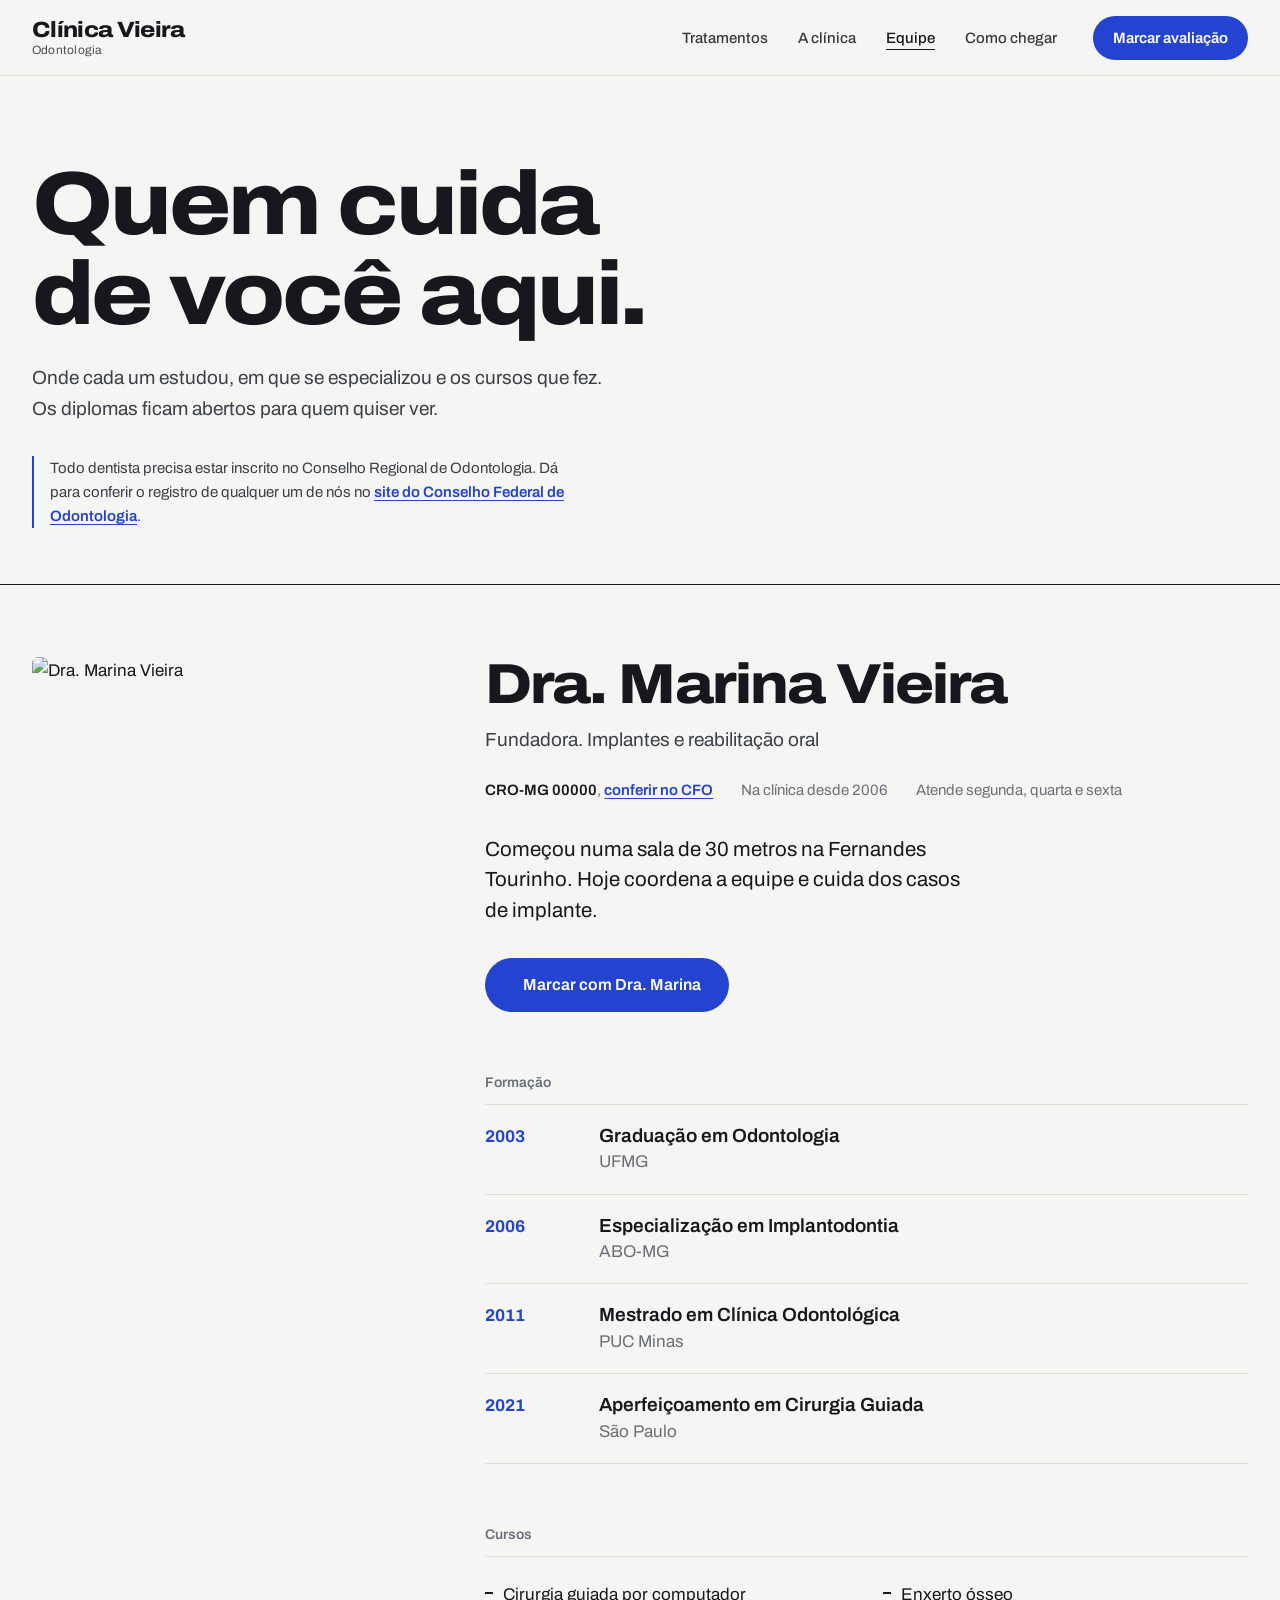
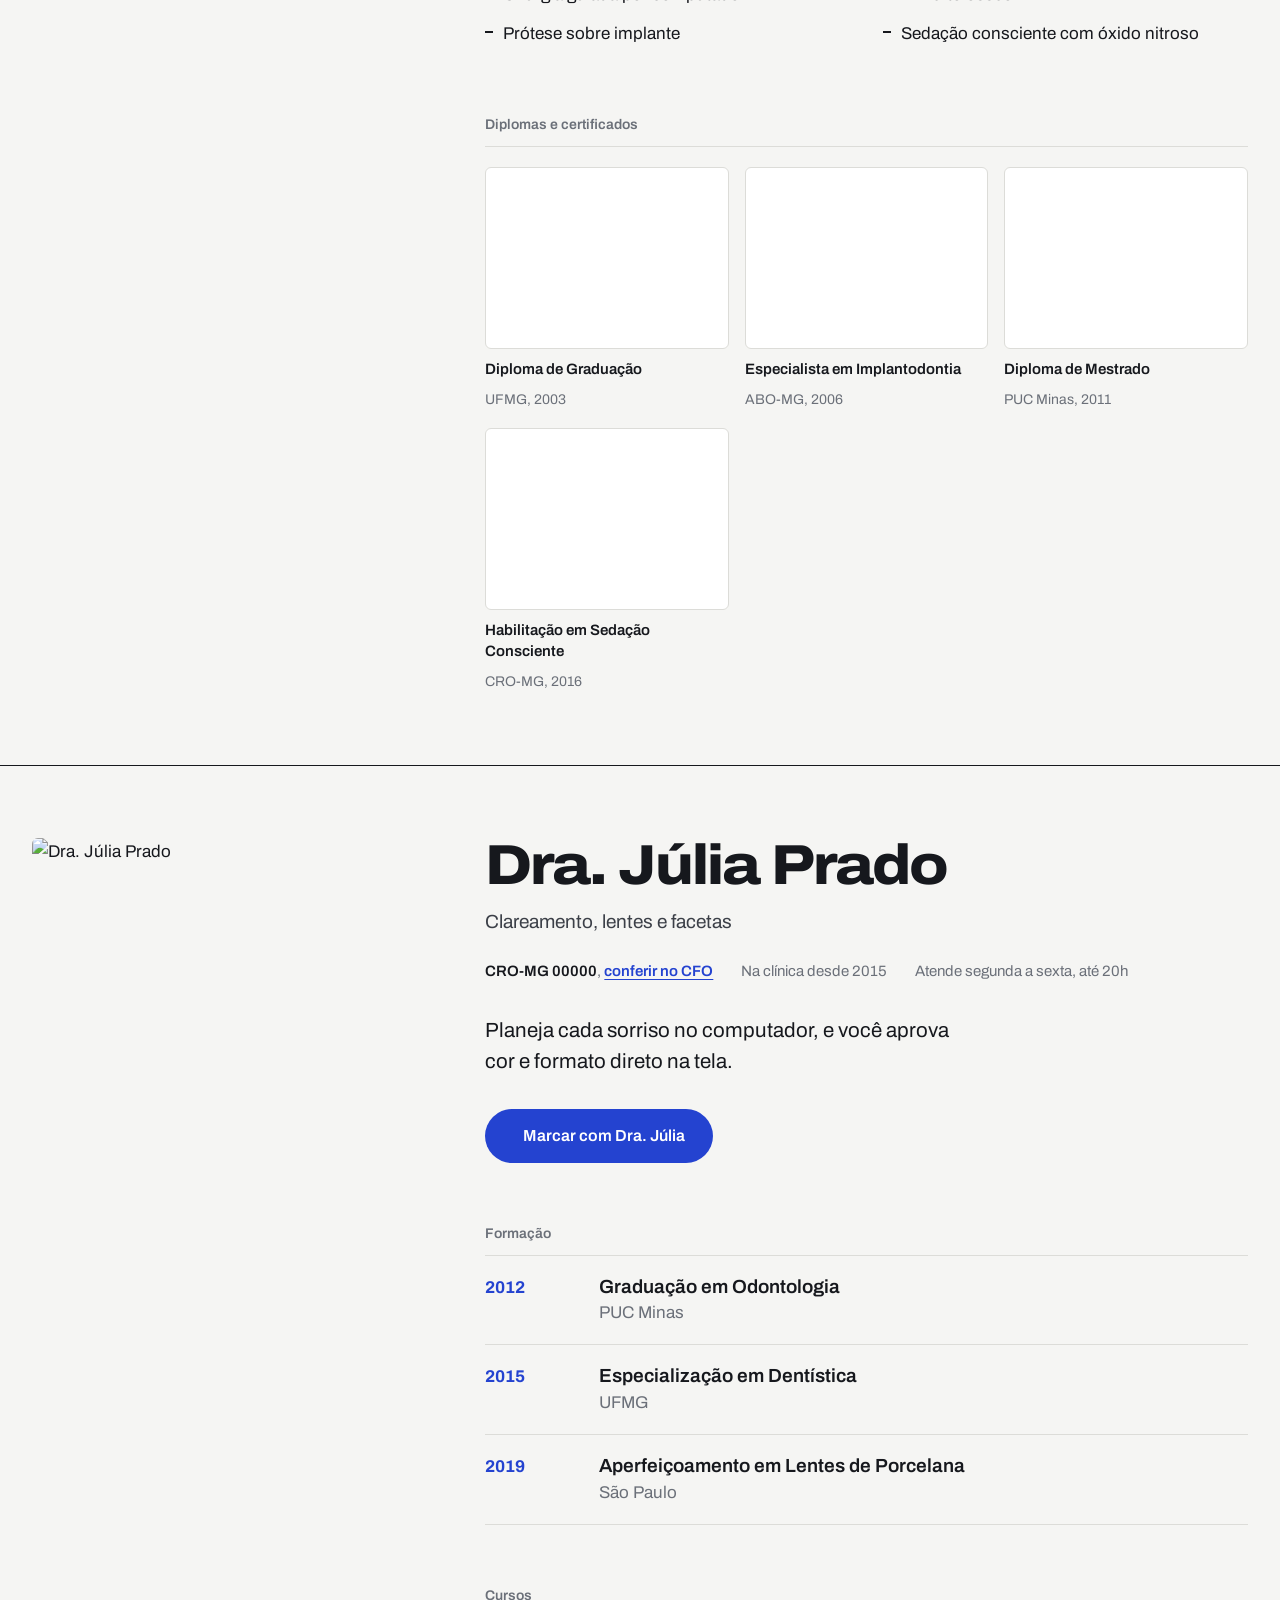
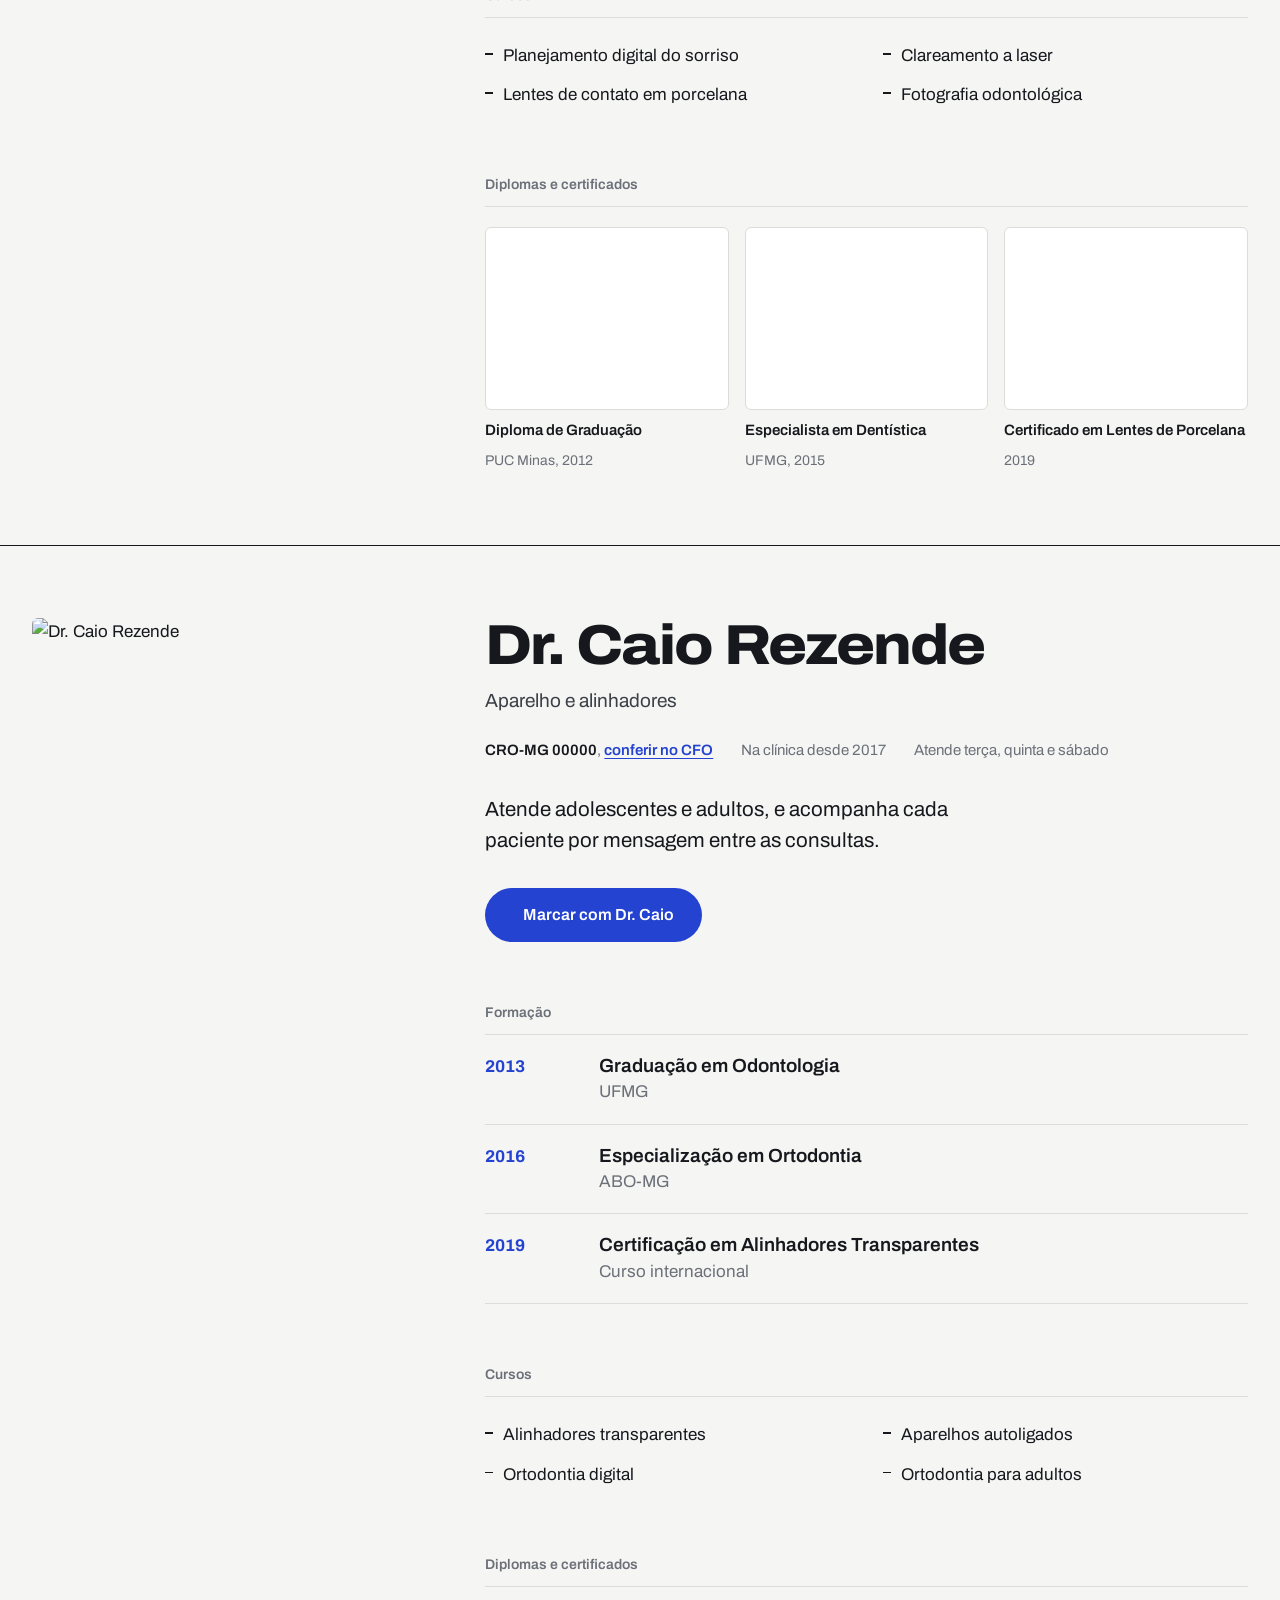
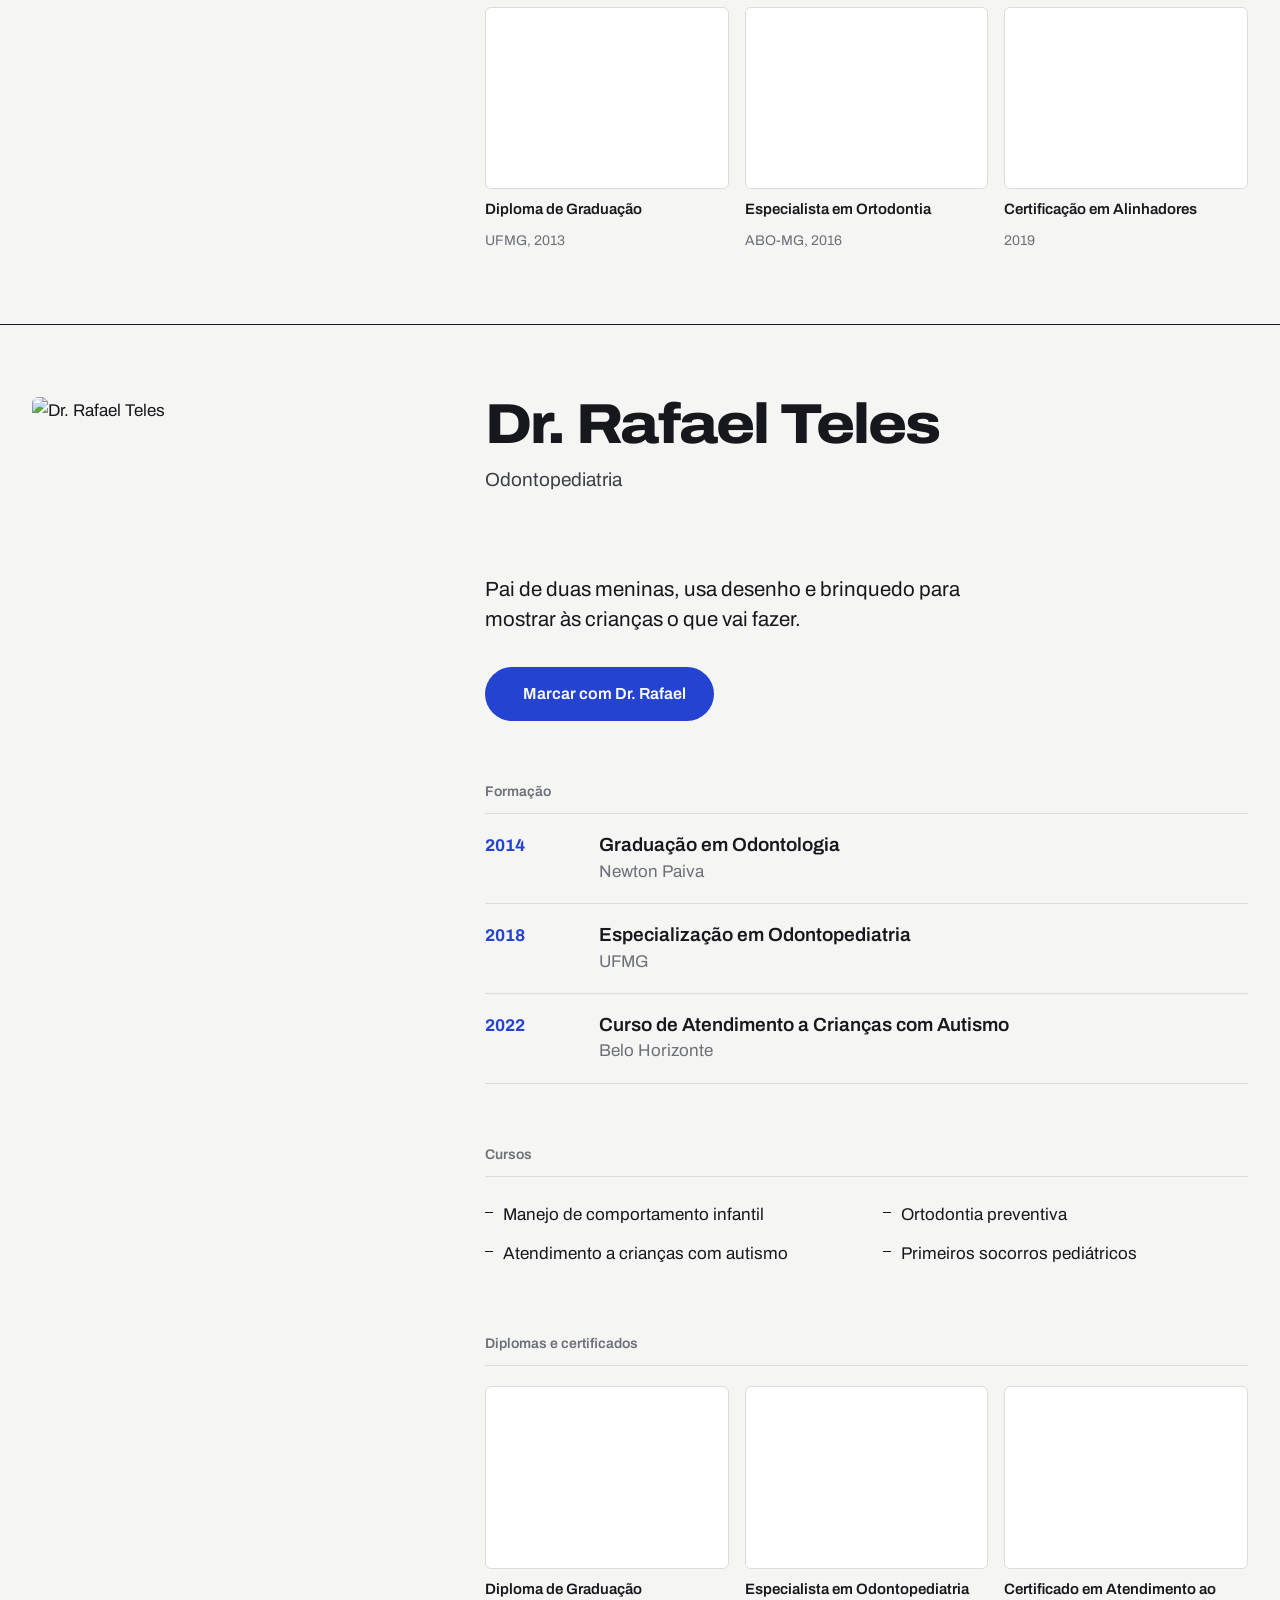
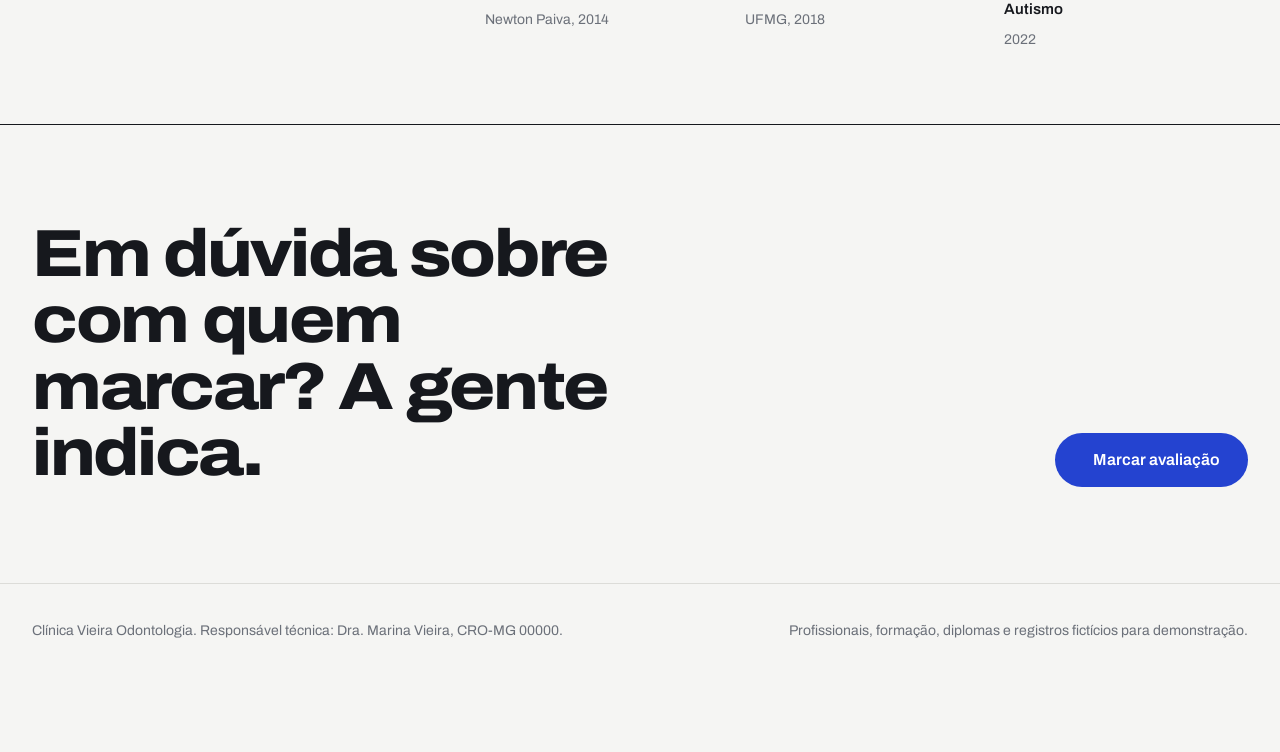
==== commit f9b04ef1: "Revisa os textos para tirar contrastes e ideias repetidas Remove frases no formato "sem isso, só aqu" ====
--- a/equipe.html
+++ b/equipe.html
@@ -85,7 +85,7 @@
 
 <header class="nav light" id="nav">
   <div class="wrap">
-    <a class="brand" href="index.html"><b>Clínica Vieira</b><span>Odontologia, desde 2006</span></a>
+    <a class="brand" href="index.html"><b>Clínica Vieira</b><span>Odontologia</span></a>
     <ul class="nav-links">
       <li><a href="index.html#tratamentos">Tratamentos</a></li>
       <li><a href="index.html#a-clinica">A clínica</a></li>
@@ -109,8 +109,8 @@
 
   <section class="end">
     <div class="wrap">
-      <h2 class="rv">Não sabe com quem marcar? A gente indica.</h2>
-      <a class="btn btn-main rv" data-wa="Olá! Ainda não sei com qual dentista marcar." href="#"><i class="ph-bold ph-whatsapp-logo"></i>Marcar avaliação</a>
+      <h2 class="rv">Em dúvida sobre com quem marcar? A gente indica.</h2>
+      <a class="btn btn-main rv" data-wa="Olá! Queria uma indicação de dentista para marcar." href="#"><i class="ph-bold ph-whatsapp-logo"></i>Marcar avaliação</a>
     </div>
   </section>
 </main>
@@ -148,7 +148,7 @@
       id: "marina", name: "Dra. Marina Vieira", role: "Fundadora. Implantes e reabilitação oral",
       cro: "CRO-MG 00000", since: "Na clínica desde 2006", days: "Segunda, quarta e sexta",
       photo: ["1644335326474-544fbcf8855f", "w=900&h=1125&fit=crop"],
-      bio: "Abriu a clínica sozinha, numa sala de 30 metros. Ainda faz questão de explicar cada etapa com o modelo na mão antes de começar.",
+      bio: "Começou numa sala de 30 metros na Fernandes Tourinho. Hoje coordena a equipe e cuida dos casos de implante.",
       education: [
         { year: "2003", title: "Graduação em Odontologia", place: "UFMG" },
         { year: "2006", title: "Especialização em Implantodontia", place: "ABO-MG" },
@@ -167,7 +167,7 @@
       id: "julia", name: "Dra. Júlia Prado", role: "Clareamento, lentes e facetas",
       cro: "CRO-MG 00000", since: "Na clínica desde 2015", days: "Segunda a sexta, até 20h",
       photo: ["1662837775286-7e6258c7c595", "w=900&h=1125&fit=crop"],
-      bio: "Planeja o sorriso no computador primeiro. Você aprova a cor e o formato antes de qualquer desgaste no dente.",
+      bio: "Planeja cada sorriso no computador, e você aprova cor e formato direto na tela.",
       education: [
         { year: "2012", title: "Graduação em Odontologia", place: "PUC Minas" },
         { year: "2015", title: "Especialização em Dentística", place: "UFMG" },
@@ -184,7 +184,7 @@
       id: "caio", name: "Dr. Caio Rezende", role: "Aparelho e alinhadores",
       cro: "CRO-MG 00000", since: "Na clínica desde 2017", days: "Terça, quinta e sábado",
       photo: ["1667133295308-9ef24f71952e", "w=900&h=1125&fit=crop"],
-      bio: "Atende adolescentes e adultos. Mostra a simulação do resultado antes de você decidir entre aparelho fixo e alinhador.",
+      bio: "Atende adolescentes e adultos, e acompanha cada paciente por mensagem entre as consultas.",
       education: [
         { year: "2013", title: "Graduação em Odontologia", place: "UFMG" },
         { year: "2016", title: "Especialização em Ortodontia", place: "ABO-MG" },
@@ -201,7 +201,7 @@
       id: "rafael", name: "Dr. Rafael Teles", role: "Odontopediatria",
       cro: "CRO-MG 00000", since: "Na clínica desde 2019", days: "Segunda a sexta, à tarde",
       photo: ["1708687045000-9dbb586ad1e2", "w=900&h=1125&fit=crop&crop=focalpoint&fp-x=.78&fp-y=.4"],
-      bio: "Atende crianças a partir de 1 ano. Na primeira visita a criança só senta na cadeira, brinca com o espelhinho e vai embora.",
+      bio: "Pai de duas meninas, usa desenho e brinquedo para mostrar às crianças o que vai fazer.",
       education: [
         { year: "2014", title: "Graduação em Odontologia", place: "Newton Paiva" },
         { year: "2018", title: "Especialização em Odontopediatria", place: "UFMG" },
--- a/styles.css
+++ b/styles.css
@@ -87,7 +87,6 @@
 .peek { position: fixed; top: 0; left: 0; z-index: 10; width: 300px; aspect-ratio: 4 / 5; border-radius: var(--r); overflow: hidden; pointer-events: none; opacity: 0; scale: .9; transition: opacity .25s, scale .35s var(--ease); }
 .peek.on { opacity: 1; scale: 1; }
 .peek img { width: 100%; height: 100%; object-fit: cover; }
-.treat-note { margin-top: 20px; color: var(--muted); font-size: 14px; }
 
 /* ---------- Antes e depois ---------- */
 .ba { background: var(--paper); }
@@ -105,16 +104,15 @@
 .ba-note { margin-top: 12px; color: var(--muted); font-size: 14px; }
 
 /* ---------- A clínica ---------- */
-.letter-grid { display: grid; grid-template-columns: 5fr 7fr; gap: 80px; align-items: start; }
-.founder { position: sticky; top: 108px; }
-.founder img { border-radius: var(--r); aspect-ratio: 4 / 5; object-fit: cover; width: 100%; }
-.founder figcaption { margin-top: 14px; font-size: 15px; color: var(--muted); }
-.founder figcaption b { color: var(--ink); display: block; }
-.letter h2 { margin-bottom: 40px; }
-.letter p { font-size: clamp(20px, 1.7vw, 25px); line-height: 1.5; color: var(--ink-2); margin-bottom: 26px; max-width: 34ch; }
-.letter p strong { color: var(--ink); font-weight: 600; }
-.signature { font-family: var(--display); font-stretch: 112%; font-weight: 800; font-size: 26px; letter-spacing: -.03em; margin-top: 36px; }
-.wide-photo { margin-top: 128px; border-radius: var(--r); overflow: hidden; aspect-ratio: 21 / 9; }
+.about-title { max-width: 14ch; }
+.promises { display: grid; grid-template-columns: repeat(3, 1fr); gap: 32px; margin-top: 56px; border-top: 1px solid var(--ink); }
+.promises > div { padding-top: 24px; }
+.promises b { display: block; font-family: var(--display); font-stretch: 112%; font-weight: 800; font-size: clamp(24px, 2.4vw, 34px); letter-spacing: -.03em; line-height: 1.05; }
+.promises p { margin-top: 10px; color: var(--ink-2); font-size: 17px; max-width: 26ch; }
+.signed { display: flex; align-items: center; gap: 14px; margin-top: 48px; font-size: 15px; color: var(--ink-2); }
+.signed img { width: 56px; height: 56px; border-radius: 999px; object-fit: cover; flex: none; }
+.signed b { color: var(--ink); }
+.wide-photo { margin-top: 80px; border-radius: var(--r); overflow: hidden; aspect-ratio: 21 / 9; }
 .wide-photo img { width: 100%; height: 100%; object-fit: cover; }
 
 /* ---------- Equipe ---------- */
@@ -130,18 +128,22 @@
 .link-arrow { display: inline-flex; align-items: center; gap: 8px; font-weight: 600; text-decoration: none; border-bottom: 1.5px solid currentColor; padding-bottom: 2px; }
 .link-arrow:hover { color: var(--accent); }
 
-/* ---------- Depoimento ---------- */
-.quote { background: var(--accent); color: var(--accent-ink); }
-.quote blockquote { font-family: var(--display); font-stretch: 108%; font-weight: 700; font-size: clamp(32px, 4.4vw, 62px); letter-spacing: -.03em; line-height: 1.1; max-width: 20ch; }
-.quote footer { margin-top: 40px; display: flex; justify-content: space-between; align-items: end; gap: 24px; flex-wrap: wrap; font-size: 17px; }
-.quote footer span { opacity: .8; }
-.quote .note { font-size: 13px; opacity: .7; }
+/* ---------- Convênios e pagamento ---------- */
+.pay { background: var(--accent); color: var(--accent-ink); }
+.pay-grid { display: grid; grid-template-columns: 5fr 7fr; gap: 64px; align-items: start; }
+.pay h2 { max-width: 10ch; }
+.plans { list-style: none; display: grid; grid-template-columns: 1fr 1fr; border-top: 1px solid rgb(255 255 255 / .35); }
+.plans li { font-family: var(--display); font-stretch: 108%; font-weight: 700; font-size: clamp(22px, 2.2vw, 30px); letter-spacing: -.02em; padding: 20px 0; border-bottom: 1px solid rgb(255 255 255 / .35); }
+.pay-ways { display: grid; grid-template-columns: repeat(3, 1fr); gap: 24px; margin-top: 40px; }
+.pay-ways p { font-size: 15px; opacity: .9; line-height: 1.4; }
+.pay-ways b { display: block; font-family: var(--display); font-stretch: 112%; font-size: 30px; font-weight: 800; letter-spacing: -.03em; margin-bottom: 4px; opacity: 1; }
+.pay-ask { margin-top: 44px; display: inline-flex; align-items: center; gap: 8px; font-weight: 600; border-bottom: 1.5px solid currentColor; padding-bottom: 2px; }
+.pay-ask:hover i { transform: translateX(4px); }
+.pay-ask i { transition: transform .3s var(--ease); }
 
 /* ---------- Avaliações ---------- */
 .reviews { background: var(--paper); }
 .reviews-head { display: flex; justify-content: space-between; align-items: end; gap: 24px; margin-bottom: 40px; flex-wrap: wrap; }
-.reviews-score { display: flex; align-items: baseline; gap: 12px; margin-top: 18px; color: var(--ink-2); }
-.reviews-score b { font-family: var(--display); font-stretch: 112%; font-size: 32px; font-weight: 800; letter-spacing: -.03em; color: var(--ink); }
 .stars { color: #f4b400; letter-spacing: 2px; font-size: 17px; }
 .reviews-nav { display: flex; gap: 8px; }
 .reviews-nav .x { width: 48px; height: 48px; font-size: 20px; }
@@ -166,8 +168,21 @@
 .visit dd { font-size: 19px; line-height: 1.45; }
 .visit dd a { text-underline-offset: 4px; }
 .visit .ctas { display: flex; gap: 12px; flex-wrap: wrap; margin-top: 40px; }
-.visit-photo { border-radius: var(--r); overflow: hidden; aspect-ratio: 4 / 5; }
-.visit-photo img { width: 100%; height: 100%; object-fit: cover; }
+.gallery { display: grid; gap: 16px; }
+.slides { position: relative; border-radius: var(--r); overflow: hidden; aspect-ratio: 4 / 5; background: var(--line); }
+.slide { position: absolute; inset: 0; opacity: 0; transition: opacity 1.6s cubic-bezier(.4, 0, .2, 1); }
+.slide.is-on { opacity: 1; }
+.slide img { width: 100%; height: 100%; object-fit: cover; transform: scale(1.06); transition: transform 6.5s cubic-bezier(.25, .1, .25, 1); }
+.slide.is-on img { transform: scale(1); }
+.gallery-bar { display: flex; justify-content: space-between; align-items: center; gap: 20px; }
+.gallery-cap { font-size: 15px; color: var(--ink-2); }
+.dots { display: flex; gap: 6px; flex: none; }
+.dots button { width: 36px; height: 20px; display: grid; align-items: center; }
+.dots button::before { content: ""; grid-area: 1 / 1; height: 2px; background: var(--line); border-radius: 2px; }
+.dots span { grid-area: 1 / 1; height: 2px; width: 0; background: var(--ink); border-radius: 2px; }
+.dots button.is-on span { animation: fill 5s linear forwards; }
+.gallery.paused .dots button.is-on span { animation: none; width: 100%; }
+@keyframes fill { to { width: 100%; } }
 
 footer.site { padding: 36px 0 110px; color: var(--muted); font-size: 14px; border-top: 1px solid var(--line); }
 footer.site .wrap { display: flex; justify-content: space-between; gap: 16px; flex-wrap: wrap; }
@@ -212,7 +227,7 @@
   .hero-img img { animation: settle 2.2s var(--ease) both; }
   @keyframes settle { from { transform: scale(1.1); } }
 }
-@media (prefers-reduced-motion: reduce) { dialog.book[open] { animation: none; } .peek { display: none; } }
+@media (prefers-reduced-motion: reduce) { dialog.book[open] { animation: none; } .peek { display: none; } .slide, .slide img { transition: none; } .slide img { transform: none; } }
 
 /* ---------- Responsivo ---------- */
 @media (max-width: 1024px) {
@@ -226,8 +241,7 @@
   .treat-row p { grid-column: 1; grid-row: 2; }
   .treat-row .price { grid-column: 2; grid-row: 1 / span 2; }
   .treat-row > i { display: none; }
-  .ba-grid, .letter-grid, .visit-grid { grid-template-columns: 1fr; gap: 40px; }
-  .founder { position: static; max-width: 420px; }
+  .ba-grid, .visit-grid, .pay-grid { grid-template-columns: 1fr; gap: 40px; }
   .team-row { grid-template-columns: repeat(2, 1fr); }
   .peek { display: none; }
   .review-track { grid-auto-columns: calc((100% - 20px) / 2); }
@@ -245,9 +259,15 @@
   .hero .ctas .btn { flex: 1 1 100%; }
   .treat-row { padding: 22px 0; }
   .treat-row .price b { font-size: 18px; }
-  .letter p { font-size: 19px; }
-  .wide-photo { margin-top: 88px; aspect-ratio: 4 / 3; }
+  .promises { grid-template-columns: 1fr; gap: 0; margin-top: 36px; }
+  .promises > div { padding: 18px 0; border-bottom: 1px solid var(--line); }
+  .promises p { margin-top: 4px; max-width: none; }
+  .signed { margin-top: 32px; }
+  .wide-photo { margin-top: 48px; aspect-ratio: 4 / 3; }
   .team-row { gap: 20px 12px; }
+  .pay-ways { grid-template-columns: 1fr; gap: 18px; }
+  .plans { grid-template-columns: 1fr; }
+  .plans li { padding: 14px 0; font-size: 24px; }
   .review-track { grid-auto-columns: 86%; gap: 12px; }
   .reviews-nav { display: none; }
   .visit .ctas .btn { flex: 1 1 100%; }
